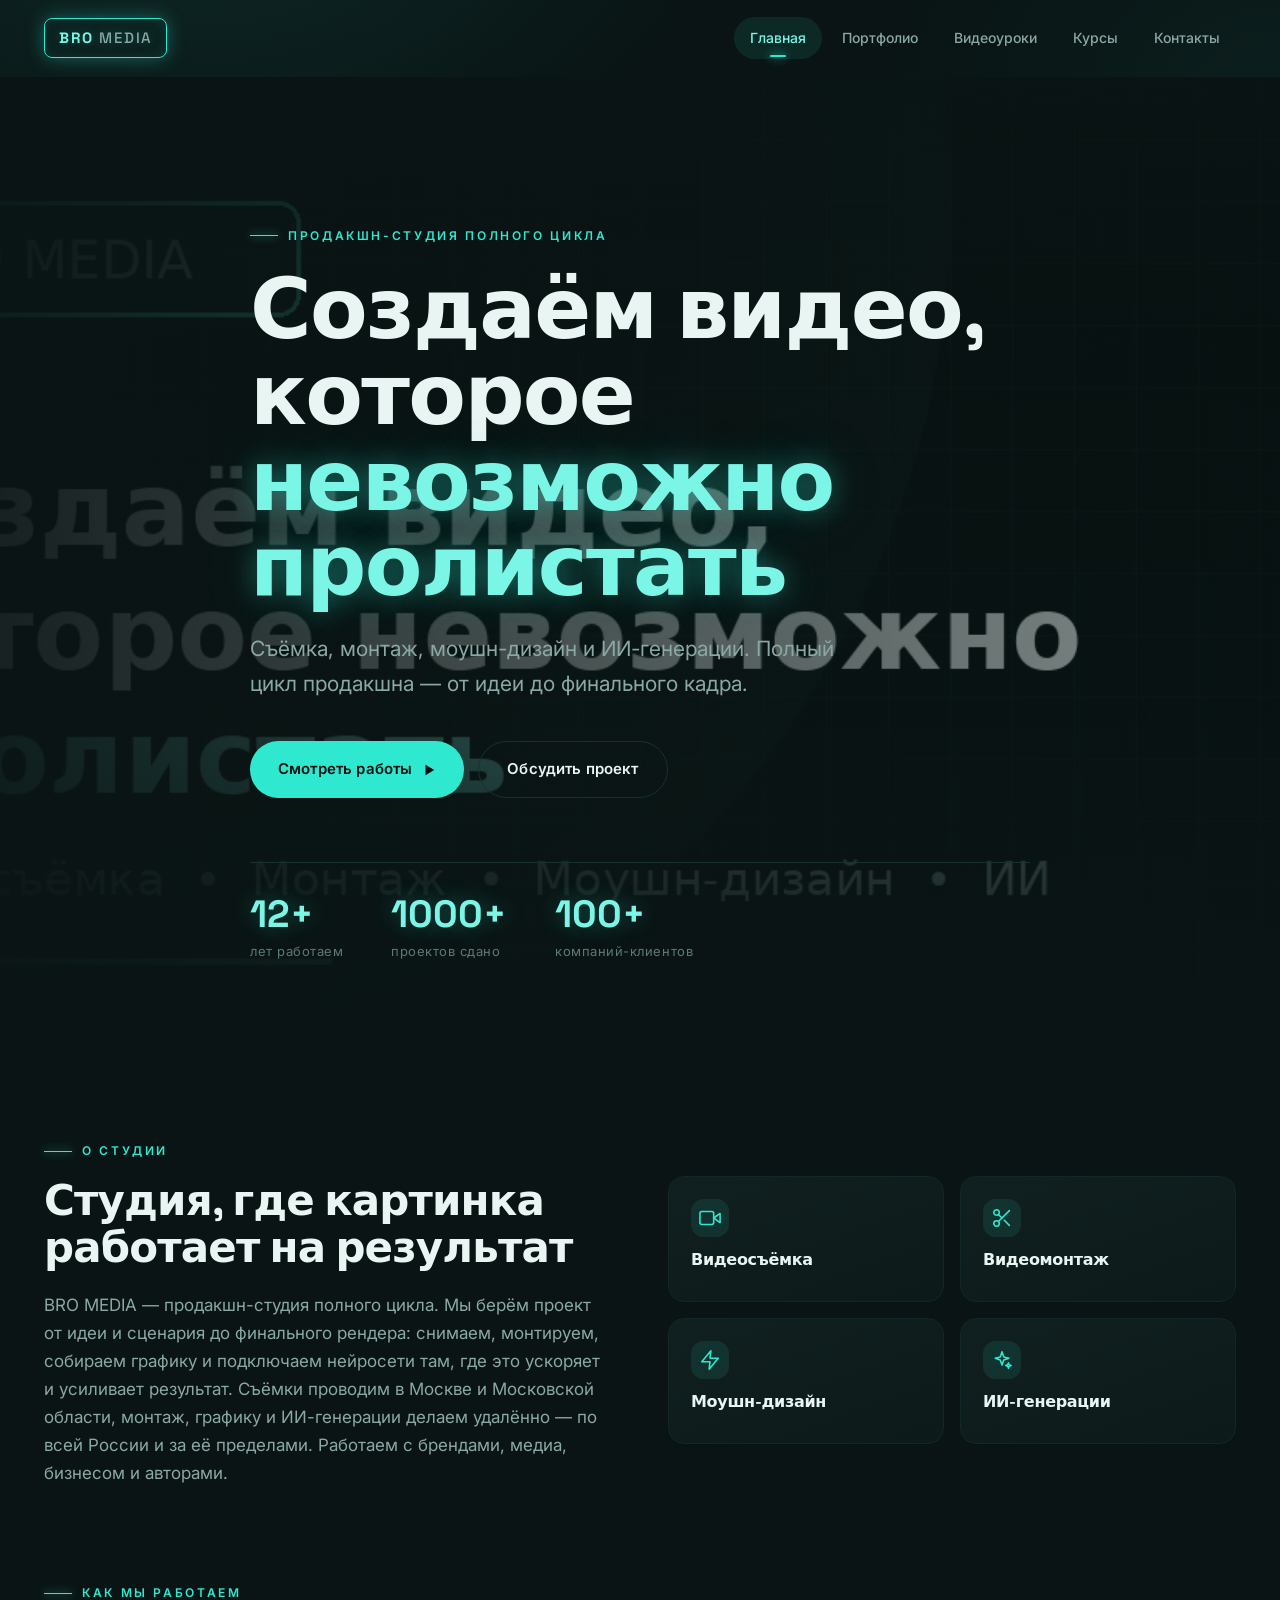
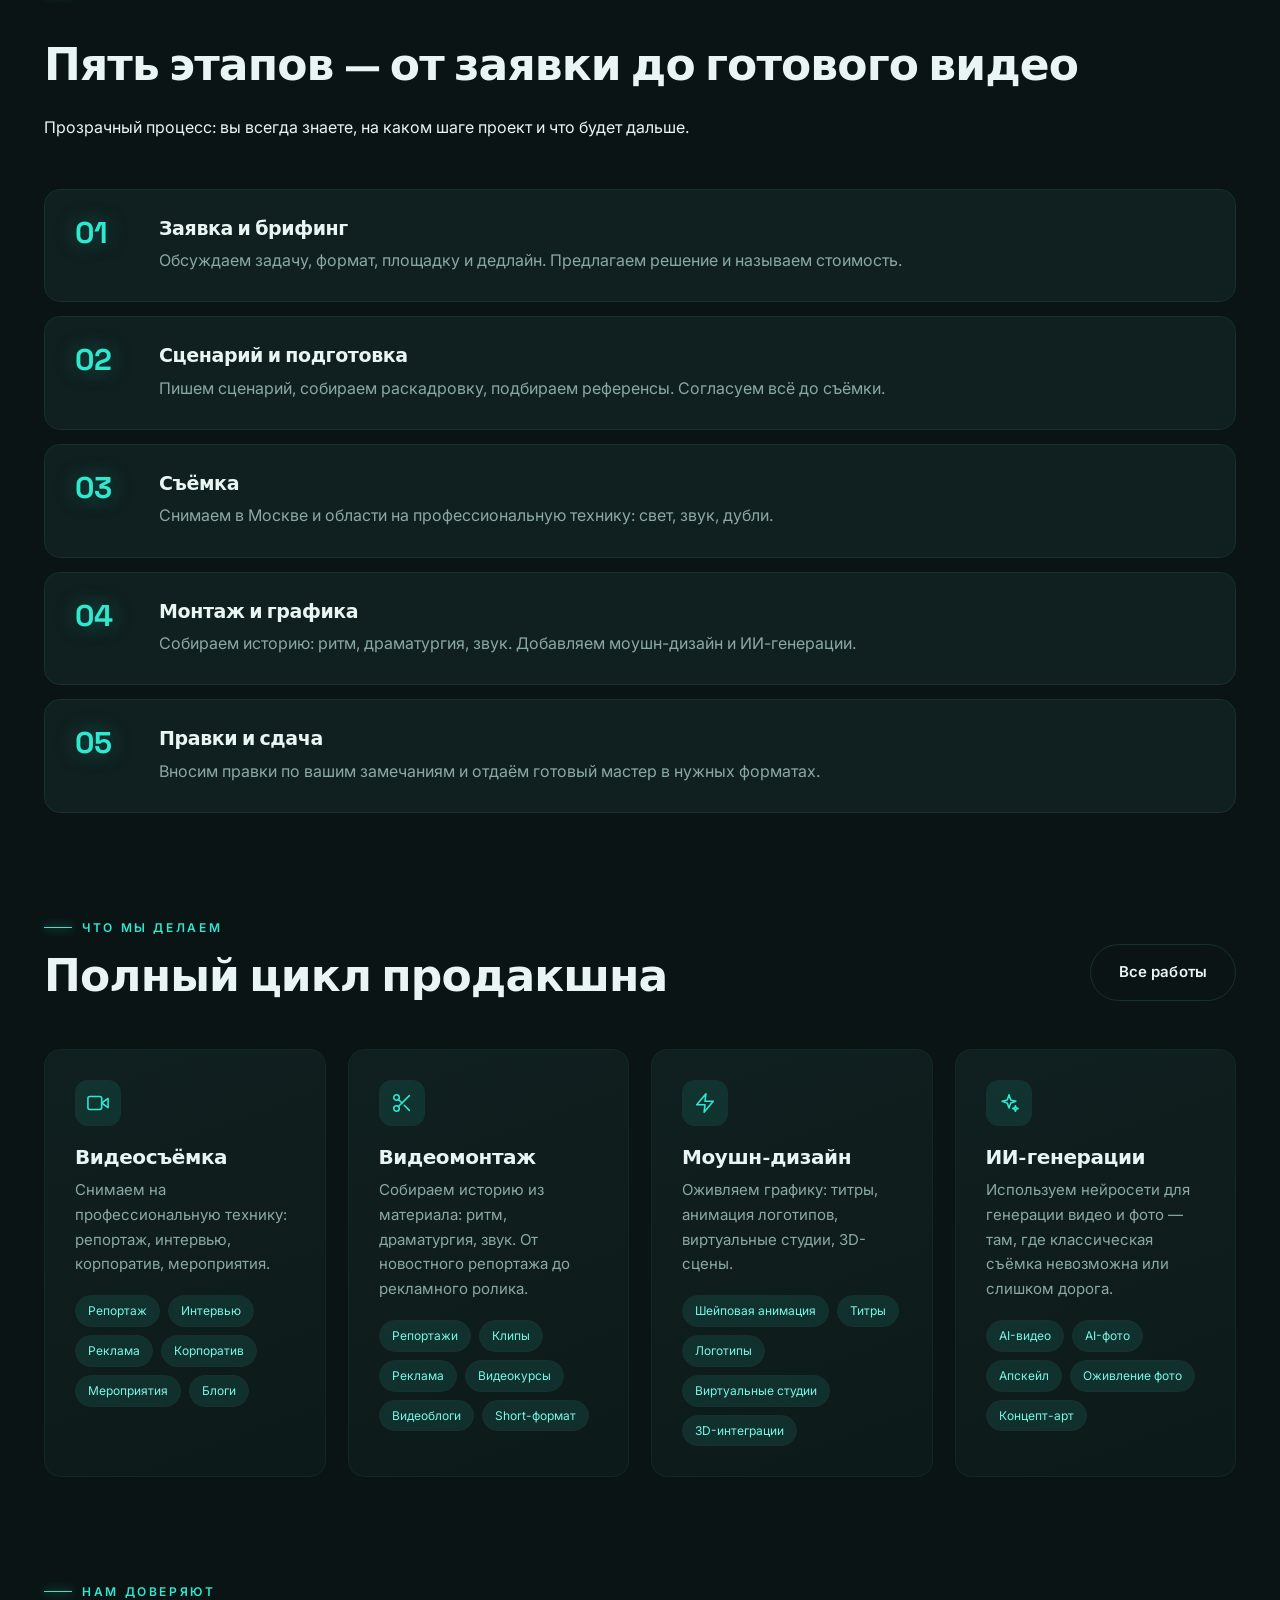
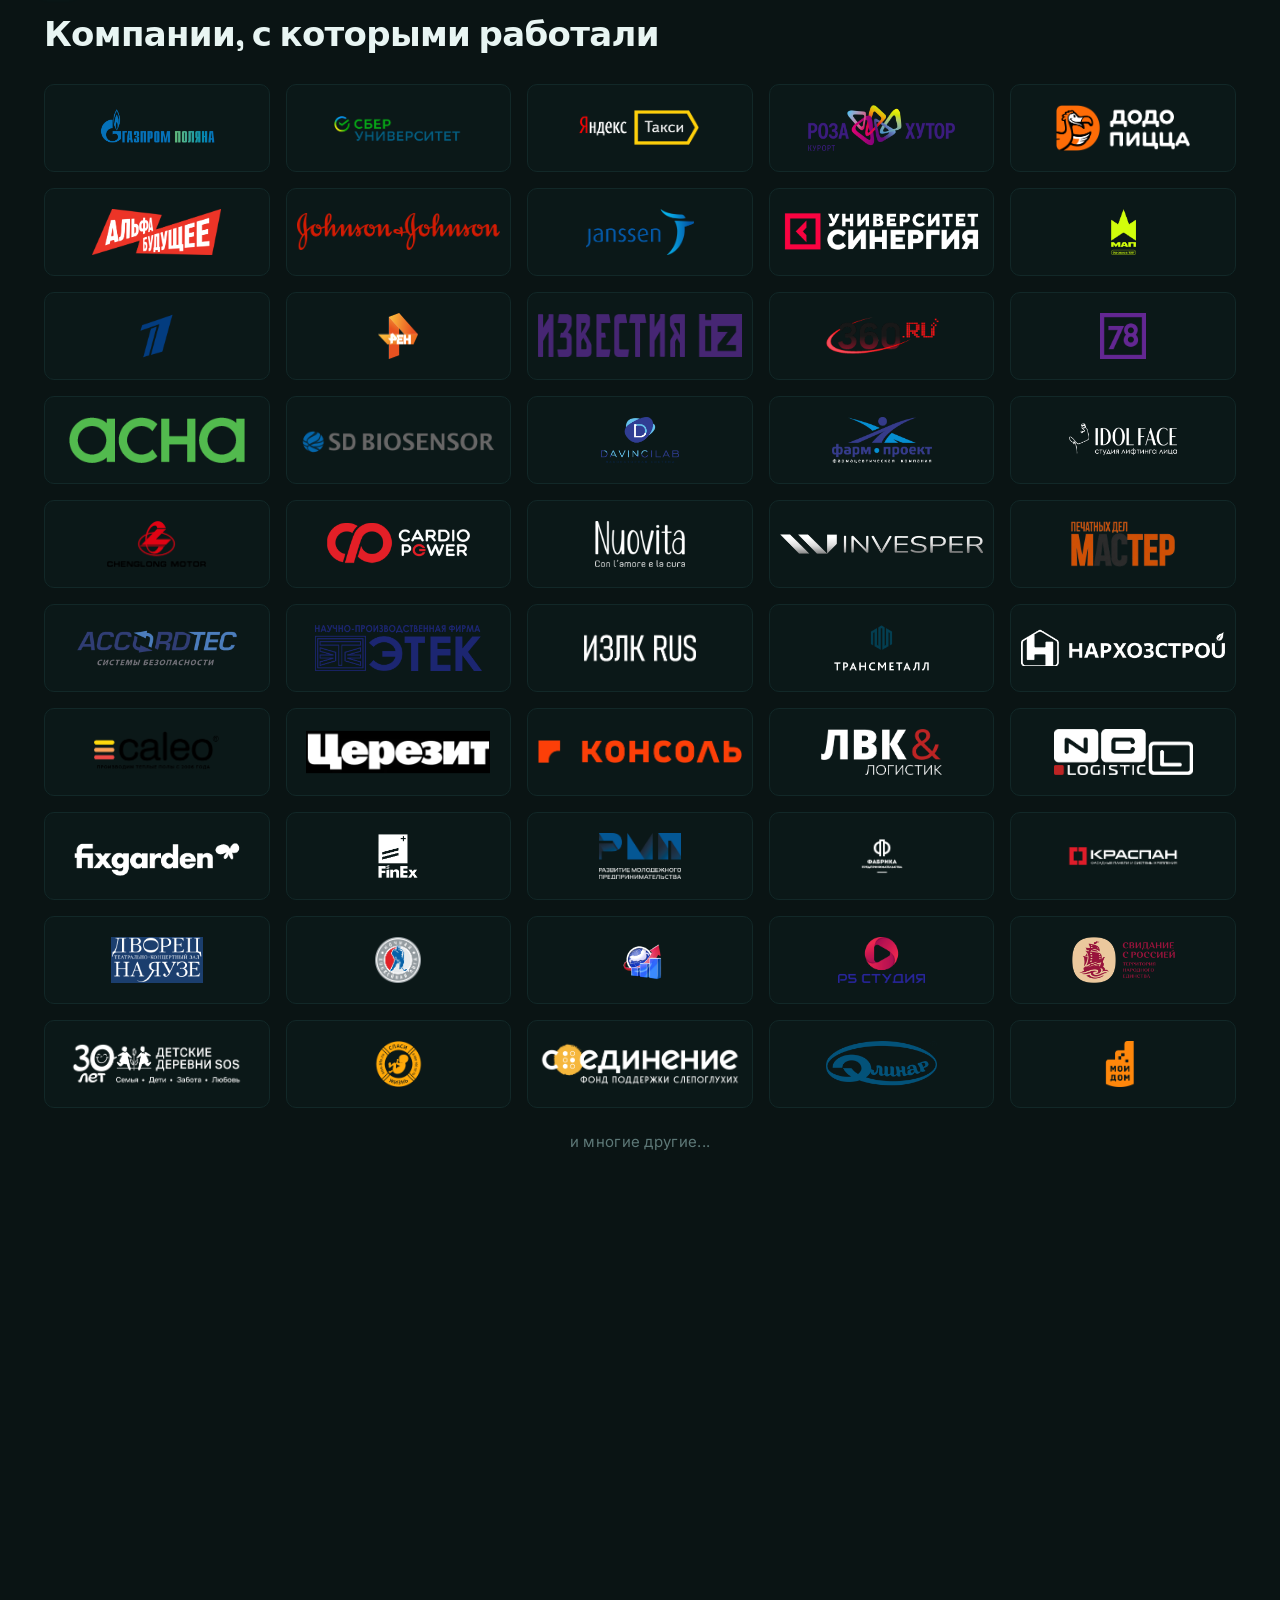
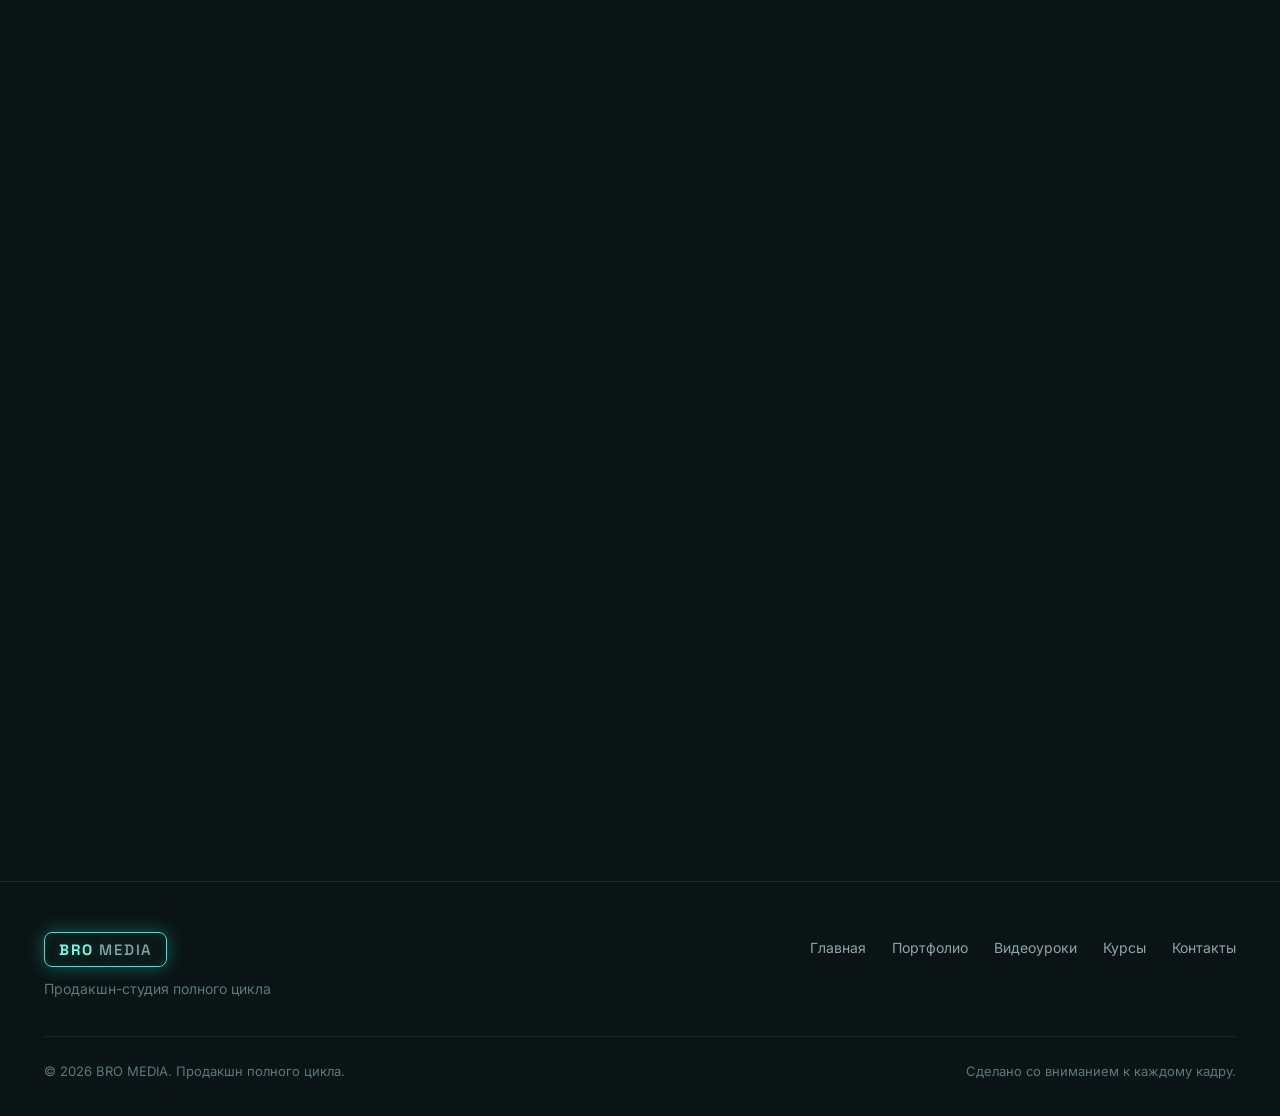
==== index.html @ bb023d09 "1938" ====
<!DOCTYPE html>
<html lang="ru">
<head>
<meta charset="UTF-8">
<meta name="viewport" content="width=device-width, initial-scale=1">
<title>BRO MEDIA — продакшн-студия полного цикла</title>
<meta name="description" content="BRO MEDIA — видеосъёмка, видеомонтаж, моушн-дизайн и ИИ-генерации. Продакшн полного цикла: от идеи до финального кадра.">
<link rel="canonical" href="https://bromedia.pro/">

<!-- favicon -->
<link rel="icon" href="favicon.ico" sizes="any">
<link rel="icon" type="image/png" href="assets/img/favicon-32.png" sizes="32x32">
<link rel="icon" type="image/png" href="assets/img/favicon-192.png" sizes="192x192">
<link rel="apple-touch-icon" href="assets/img/favicon-180.png">

<!-- превью для соцсетей и мессенджеров -->
<meta property="og:title" content="BRO MEDIA — продакшн-студия полного цикла">
<meta property="og:description" content="Видеосъёмка, монтаж, моушн-дизайн и ИИ-генерации. Полный цикл: от идеи до финального кадра.">
<meta property="og:type" content="website">
<meta property="og:url" content="https://bromedia.pro/">
<meta property="og:site_name" content="BRO MEDIA">
<meta property="og:image" content="https://bromedia.pro/assets/img/og-preview.jpg">
<meta property="og:image:width" content="1200">
<meta property="og:image:height" content="630">
<meta property="og:locale" content="ru_RU">
<meta name="twitter:card" content="summary_large_image">
<meta name="twitter:title" content="BRO MEDIA — продакшн-студия полного цикла">
<meta name="twitter:description" content="Видеосъёмка, монтаж, моушн-дизайн и ИИ-генерации.">
<meta name="twitter:image" content="https://bromedia.pro/assets/img/og-preview.jpg">
<meta name="theme-color" content="#0a1414">

<!-- облако с видео: прогреваем соединение, чтобы шапка стартовала быстрее -->
<link rel="preconnect" href="https://storage.yandexcloud.net">
<link rel="dns-prefetch" href="https://storage.yandexcloud.net">
<link rel="preconnect" href="https://fonts.googleapis.com">
<link rel="preconnect" href="https://fonts.gstatic.com" crossorigin>
<link href="https://fonts.googleapis.com/css2?family=Space+Grotesk:wght@500;600;700&family=Inter:wght@400;500;600&display=swap" rel="stylesheet">
<link rel="stylesheet" href="assets/css/style.css?v=8.9">
</head>
<body>

<header data-header></header>

<!-- ШАПКА С ВИДЕО -->
<section class="hero" data-hero></section>

<!-- О СТУДИИ -->
<section class="section" data-about style="padding-top:80px;"></section>

<!-- КАК МЫ РАБОТАЕМ -->
<section class="section" data-process style="padding-top:0;"></section>

<!-- УСЛУГИ -->
<section class="section" data-services style="padding-top:0;"></section>

<!-- КЛИЕНТЫ -->
<section class="section" data-clients style="padding-top:0;"></section>

<!-- ПОРТФОЛИО ПРЕВЬЮ -->
<section class="section" data-portfolio-preview style="padding-top:0;"></section>

<!-- CTA -->
<section class="section" style="padding-top:0;">
  <div class="wrap">
    <div class="card reveal" style="text-align:center;padding:60px 40px;">
      <span class="eyebrow" style="justify-content:center;">Есть проект?</span>
      <h2 style="font-size:clamp(26px,4vw,40px);margin:18px 0 16px;">Давай обсудим, как это сделать</h2>
      <p style="color:var(--text-dim);max-width:560px;margin:0 auto 30px;">
        Расскажи про задачу — предложим решение, сроки и стоимость.
      </p>
      <a class="btn btn-primary" href="contacts.html">Связаться с нами</a>
    </div>
  </div>
</section>

<footer data-footer></footer>

<script src="data.js?v=8.9"></script>
<script src="assets/js/main.js?v=8.9"></script>
</body>
</html>
---- assets/css/style.css ----
/* ============================================
   BRO MEDIA — базовая тема
   Палитра основана на фирменном бирюзовом неоне
   ============================================ */

:root {
  --bg:          #0a1414;
  --bg-2:        #0d1a1a;
  --bg-card:     #101f1f;
  --line:        #173030;
  --line-soft:   #122828;

  --neon:        #2ee8d0;
  --neon-bright: #7af5e6;
  --neon-dim:    #1fa898;
  --neon-glow:   rgba(46, 232, 208, 0.35);
  --neon-soft:   rgba(46, 232, 208, 0.10);

  --text:        #e8f5f3;
  --text-dim:    #8aa8a5;
  --text-mute:   #5d7877;

  --radius:      16px;
  --radius-sm:   10px;
  --maxw:        1240px;

  --font-head:   'Space Grotesk', 'Montserrat', system-ui, sans-serif;
  --font-body:   'Inter', system-ui, -apple-system, sans-serif;

  --ease:        cubic-bezier(.22,.61,.36,1);
}

* { box-sizing: border-box; margin: 0; padding: 0; }

html { scroll-behavior: smooth; }

body {
  background: var(--bg);
  color: var(--text);
  font-family: var(--font-body);
  font-size: 16px;
  line-height: 1.65;
  -webkit-font-smoothing: antialiased;
  overflow-x: hidden;
}

/* мягкое свечение фона */
body::before {
  content: "";
  position: fixed;
  inset: 0;
  background:
    radial-gradient(900px 500px at 15% -10%, rgba(46,232,208,.10), transparent 60%),
    radial-gradient(700px 500px at 100% 10%,  rgba(46,232,208,.05), transparent 60%);
  pointer-events: none;
  z-index: 0;
}

img, video { max-width: 100%; display: block; }
a { color: inherit; text-decoration: none; }
button { font-family: inherit; cursor: pointer; border: none; background: none; color: inherit; }

.wrap { width: 100%; max-width: var(--maxw); margin: 0 auto; padding: 0 24px; position: relative; z-index: 1; }

/* ---------- типографика ---------- */
h1, h2, h3, h4 { font-family: var(--font-head); font-weight: 700; line-height: 1.12; letter-spacing: -.02em; }

.eyebrow {
  display: inline-flex; align-items: center; gap: 10px;
  font-size: 12px; font-weight: 600; letter-spacing: .22em; text-transform: uppercase;
  color: var(--neon);
}
.eyebrow::before {
  content: ""; width: 28px; height: 1px; background: var(--neon); box-shadow: 0 0 10px var(--neon);
}

.section { padding: 96px 0; position: relative; z-index: 1; }
.section-head { display: flex; justify-content: space-between; align-items: flex-end; gap: 24px; margin-bottom: 48px; flex-wrap: wrap; }
.section-head h2 { font-size: clamp(28px, 4vw, 44px); margin-top: 14px; }

/* ---------- хедер ---------- */
.site-header {
  position: fixed; top: 0; left: 0; right: 0; z-index: 100;
  transition: background .35s var(--ease), backdrop-filter .35s var(--ease), border-color .35s var(--ease);
  border-bottom: 1px solid transparent;
}
.site-header.scrolled {
  background: rgba(10,20,20,.82);
  backdrop-filter: blur(14px);
  border-bottom-color: var(--line);
}
.nav { display: flex; align-items: center; justify-content: space-between; height: 76px; }

/* логотип */
.logo { display: flex; align-items: center; gap: 12px; }
.logo-mark {
  position: relative; padding: 7px 14px; border-radius: 8px;
  border: 1.5px solid var(--neon);
  box-shadow: 0 0 18px var(--neon-glow), inset 0 0 14px rgba(46,232,208,.12);
  font-family: var(--font-head); font-weight: 700; font-size: 15px;
  letter-spacing: .12em; color: var(--neon-bright);
  text-shadow: 0 0 12px var(--neon-glow);
  white-space: nowrap;
}
.logo-mark span { color: var(--text-dim); font-weight: 500; }

.nav-links { display: flex; gap: 4px; align-items: center; }
.nav-links a {
  position: relative; padding: 9px 16px; border-radius: 999px;
  font-size: 14px; font-weight: 500; color: var(--text-dim);
  transition: color .25s var(--ease), background .25s var(--ease);
}
.nav-links a:hover { color: var(--text); }
.nav-links a.active { color: var(--neon-bright); background: var(--neon-soft); }
.nav-links a.active::after {
  content: ""; position: absolute; left: 50%; transform: translateX(-50%);
  bottom: 2px; width: 16px; height: 2px; border-radius: 2px;
  background: var(--neon); box-shadow: 0 0 10px var(--neon);
}

.burger { display: none; flex-direction: column; gap: 5px; padding: 8px; }
.burger span { width: 22px; height: 2px; background: var(--text); border-radius: 2px; transition: .3s var(--ease); }

/* ---------- hero ---------- */
.hero { position: relative; min-height: 100vh; display: flex; align-items: center; overflow: hidden; }
.hero-video {
  position: absolute; inset: 0; width: 100%; height: 100%;
  object-fit: cover; z-index: 0;
}
/* ---------- ФОН-ЗАГЛУШКА (очень мелкая, еле заметная сетка) ---------- */
.bg-grid {
  position: absolute;
  inset: 0;
  z-index: 0;
  overflow: hidden;
  background: linear-gradient(115deg, #0a1414 0%, #0c1a1a 50%, #0a1414 100%);
}
.bg-grid::after {
  content: "";
  position: absolute;
  inset: 0;
  background-image:
    repeating-linear-gradient(0deg,  rgba(46,232,208,.05) 0 1px, transparent 1px 3px),
    repeating-linear-gradient(90deg, rgba(46,232,208,.035) 0 1px, transparent 1px 3px);
  animation: gridDrift 22s linear infinite;
}
@keyframes gridDrift {
  to { background-position: 60px 60px, 60px 60px; }
}

/* на внутренних страницах сетка висит только вверху — высотой в экран */
body > .bg-grid {
  position: absolute;
  top: 0;
  left: 0;
  right: 0;
  height: 100vh;
  z-index: 0;
  /* плавное затухание к низу, чтобы переход в фон был незаметен */
  -webkit-mask-image: linear-gradient(180deg, #000 0%, #000 62%, transparent 100%);
          mask-image: linear-gradient(180deg, #000 0%, #000 62%, transparent 100%);
}

/* в шапке главной — только за контентом */
.hero .bg-grid {
  position: absolute;
  z-index: 0;
}

/* контент всегда поверх фона */
.site-header, .site-footer, .section, .hero-inner, .hero-overlay {
  position: relative;
  z-index: 1;
}
.hero-overlay { z-index: 1; }
.hero-inner   { z-index: 2; }
.site-header  { z-index: 100; }


.hero-overlay {
  position: absolute; inset: 0; z-index: 1;
  background:
    linear-gradient(90deg, rgba(10,20,20,.94) 0%, rgba(10,20,20,.72) 45%, rgba(10,20,20,.45) 100%),
    linear-gradient(180deg, rgba(10,20,20,.75) 0%, transparent 30%, transparent 62%, var(--bg) 100%);
}

.hero-inner { position: relative; z-index: 2; padding: 140px 24px 90px; max-width: calc(780px + 48px); }
.hero h1 {
  font-size: clamp(40px, 7vw, 84px);
  line-height: 1.02; margin: 22px 0 8px;
}
.hero h1 .glow {
  color: var(--neon-bright);
  text-shadow: 0 0 26px var(--neon-glow), 0 0 60px rgba(46,232,208,.18);
}
.hero-sub { font-size: clamp(17px, 2vw, 21px); color: var(--text-dim); max-width: 620px; margin-top: 22px; }

.hero-cta { display: flex; gap: 14px; margin-top: 40px; flex-wrap: wrap; }

.btn {
  display: inline-flex; align-items: center; gap: 10px;
  padding: 15px 28px; border-radius: 999px;
  font-size: 15px; font-weight: 600; letter-spacing: .01em;
  transition: transform .25s var(--ease), box-shadow .25s var(--ease), background .25s var(--ease), color .25s var(--ease);
}
.btn-primary {
  background: var(--neon); color: #04100f;
  box-shadow: 0 0 0 rgba(46,232,208,0);
}
.btn-primary:hover { transform: translateY(-3px); box-shadow: 0 12px 34px var(--neon-glow); }
.btn-ghost {
  border: 1.5px solid var(--line); color: var(--text);
}
.btn-ghost:hover { border-color: var(--neon); color: var(--neon-bright); transform: translateY(-3px); }

.hero-stats {
  display: flex; gap: 48px; margin-top: 64px; flex-wrap: wrap;
  border-top: 1px solid var(--line); padding-top: 32px;
}
.hero-stats .num {
  font-family: var(--font-head); font-size: 38px; font-weight: 700; color: var(--neon-bright);
  text-shadow: 0 0 22px var(--neon-glow); line-height: 1;
}
.hero-stats .lbl { font-size: 13px; color: var(--text-mute); margin-top: 8px; letter-spacing: .04em; }

/* ---------- сетки ---------- */
.grid { display: grid; gap: 22px; }
.grid-2 { grid-template-columns: repeat(2, 1fr); }
.grid-3 { grid-template-columns: repeat(3, 1fr); }
.grid-4 { grid-template-columns: repeat(4, 1fr); }

/* ---------- карточки ---------- */
.card {
  background: linear-gradient(160deg, var(--bg-card) 0%, var(--bg-2) 100%);
  border: 1px solid var(--line-soft);
  border-radius: var(--radius);
  padding: 30px;
  transition: transform .35s var(--ease), border-color .35s var(--ease), box-shadow .35s var(--ease);
  position: relative; overflow: hidden;
}
.card::after {
  content: ""; position: absolute; top: 0; left: 0; right: 0; height: 1px;
  background: linear-gradient(90deg, transparent, var(--neon), transparent);
  opacity: 0; transition: opacity .35s var(--ease);
}
.card:hover { transform: translateY(-6px); border-color: var(--line); box-shadow: 0 20px 50px rgba(0,0,0,.45); }
.card:hover::after { opacity: 1; }

.card-icon {
  width: 46px; height: 46px; border-radius: 12px; display: grid; place-items: center;
  background: var(--neon-soft); border: 1px solid var(--line);
  color: var(--neon); margin-bottom: 20px;
}
.card h3 { font-size: 20px; margin-bottom: 10px; }
.card p { color: var(--text-dim); font-size: 15px; }

/* услуги — 4 направления */
.service-card .tags { display: flex; flex-wrap: wrap; gap: 8px; margin-top: 18px; }
.tag {
  font-size: 12px; padding: 5px 12px; border-radius: 999px;
  background: var(--neon-soft); color: var(--neon-bright); border: 1px solid var(--line);
}

/* ---------- логотипы клиентов ---------- */
.clients {
  display: grid;
  grid-template-columns: repeat(5, minmax(0, 1fr));
  gap: 16px;
  width: 100%;
  align-items: stretch;
}

/* карточка: ФИКСИРОВАННАЯ высота, лого не может её изменить */
.client-slot {
  box-sizing: border-box;
  height: 88px;
  padding: 10px;
  border-radius: var(--radius-sm);
  border: 1px solid var(--line-soft);
  display: flex;
  align-items: center;
  justify-content: center;
  background: rgba(16,31,31,.42);
  overflow: hidden;
  transition: border-color .3s var(--ease);
}
.client-slot:hover { border-color: var(--neon-dim); }

/* лого: жёсткий бокс. !important — чтобы перебить глобальное img{max-width:100%} */
.client-slot img.client-logo {
  display: block;
  max-width: 100% !important;
  max-height: 46px !important;
  width: auto !important;
  height: auto !important;
  object-fit: contain;
  filter: saturate(.95) brightness(1.02);
  transition: transform .3s var(--ease), filter .3s var(--ease);
}
.client-slot:hover img.client-logo {
  transform: scale(1.05);
  filter: saturate(1.1) brightness(1.06);
}

/* ---------- портфолио ---------- */
.filters { display: flex; gap: 10px; flex-wrap: wrap; margin-bottom: 36px; }
.filter-btn {
  padding: 10px 20px; border-radius: 999px; font-size: 14px; font-weight: 500;
  border: 1px solid var(--line); color: var(--text-dim);
  transition: .25s var(--ease);
}
.filter-btn:hover { color: var(--text); border-color: var(--neon-dim); }
.filter-btn.active { background: var(--neon); color: #04100f; border-color: var(--neon); font-weight: 600; }

.work-grid { display: grid; grid-template-columns: repeat(3, 1fr); gap: 20px; }
.work {
  border-radius: var(--radius); overflow: hidden; position: relative;
  border: 1px solid var(--line-soft); background: var(--bg-card);
  aspect-ratio: 16/10; cursor: pointer;
  transition: transform .35s var(--ease), border-color .35s var(--ease);
}
.work:hover { transform: translateY(-5px); border-color: var(--neon-dim); }
.work-thumb {
  position: absolute; inset: 0; display: grid; place-items: center;
  background: linear-gradient(140deg, #0e2020, #0a1818);
  color: var(--text-mute); font-size: 12px; letter-spacing: .14em; text-transform: uppercase;
}
.work-thumb::before {
  content: ""; position: absolute; inset: 0;
  background: repeating-linear-gradient(45deg, rgba(46,232,208,.04) 0 12px, transparent 12px 24px);
}
.work-meta {
  position: absolute; inset: auto 0 0 0; padding: 22px;
  background: linear-gradient(0deg, rgba(10,20,20,.96) 20%, transparent);
}
.work-meta .cat { font-size: 11px; letter-spacing: .16em; text-transform: uppercase; color: var(--neon); }
.work-meta h4 { font-size: 17px; margin-top: 6px; }
.play-badge {
  position: absolute; top: 18px; right: 18px;
  width: 44px; height: 44px; border-radius: 50%;
  border: 1.5px solid var(--neon); display: grid; place-items: center;
  color: var(--neon); background: rgba(10,20,20,.55); backdrop-filter: blur(6px);
  transition: transform .3s var(--ease), box-shadow .3s var(--ease);
}
.work:hover .play-badge { transform: scale(1.12); box-shadow: 0 0 20px var(--neon-glow); }

.empty-note {
  grid-column: 1/-1; padding: 46px; text-align: center; border: 1px dashed var(--line);
  border-radius: var(--radius); color: var(--text-mute); font-size: 14px;
}

/* секции портфолио по направлениям */
.dir-block { margin-bottom: 72px; }
.dir-block:last-child { margin-bottom: 0; }
.dir-title { display: flex; align-items: center; gap: 14px; margin-bottom: 26px; }
.dir-title .dot { width: 8px; height: 8px; border-radius: 50%; background: var(--neon); box-shadow: 0 0 14px var(--neon); }
.dir-title h3 { font-size: clamp(22px, 3vw, 30px); }
.dir-title .count { color: var(--text-mute); font-size: 14px; margin-left: auto; }

/* ---------- соцсети ---------- */
.social-grid { display: grid; grid-template-columns: repeat(3, 1fr); gap: 14px; }
.social-link {
  display: flex; align-items: center; gap: 14px; padding: 18px 22px;
  border-radius: var(--radius-sm); border: 1px solid var(--line-soft);
  background: var(--bg-card); transition: .3s var(--ease);
}
.social-link:hover { border-color: var(--neon-dim); transform: translateX(5px); }
.social-link .ico {
  width: 40px; height: 40px; border-radius: 10px; display: grid; place-items: center;
  background: var(--neon-soft); color: var(--neon); flex-shrink: 0;
}
.social-link .name { font-weight: 600; font-size: 15px; }
.social-link .desc { font-size: 12px; color: var(--text-mute); }

/* ---------- курсы ---------- */
.course {
  border-radius: var(--radius); overflow: hidden;
  border: 1px solid var(--line-soft); background: var(--bg-card);
  display: flex; flex-direction: column;
  transition: transform .35s var(--ease), border-color .35s var(--ease);
}
.course:hover { transform: translateY(-6px); border-color: var(--line); }
.course-cover {
  aspect-ratio: 16/9; position: relative; display: grid; place-items: center;
  background: linear-gradient(140deg, #0e2020, #091414);
  border-bottom: 1px solid var(--line-soft);
}
.course-cover::before {
  content: ""; position: absolute; inset: 0;
  background: repeating-linear-gradient(0deg, rgba(46,232,208,.05) 0 1px, transparent 1px 3px);
}
.course-cover .badge {
  position: relative; z-index: 1; text-align: center; padding: 0 20px;
}
.course-cover .badge .t {
  font-family: var(--font-head); font-size: 13px; letter-spacing: .18em;
  text-transform: uppercase; color: var(--neon); text-shadow: 0 0 16px var(--neon-glow);
}
.course-cover .badge .s { font-size: 11px; color: var(--text-mute); margin-top: 6px; letter-spacing: .06em; }
.course-body { padding: 24px; display: flex; flex-direction: column; flex: 1; }
.course-body h4 { font-size: 18px; margin-bottom: 10px; }
.course-body p { font-size: 14px; color: var(--text-dim); flex: 1; }
.course-foot { margin-top: 22px; }
.btn-disabled {
  width: 100%; justify-content: center; padding: 13px;
  border-radius: 999px; border: 1.5px dashed var(--line);
  color: var(--text-mute); font-size: 14px; font-weight: 600;
  cursor: not-allowed;
}

.support-note {
  margin-top: 56px; padding: 32px; border-radius: var(--radius);
  border: 1px solid var(--line); background: linear-gradient(160deg, var(--bg-card), var(--bg-2));
  text-align: center;
}
.support-note .levels { display: flex; justify-content: center; gap: 14px; margin-top: 20px; flex-wrap: wrap; }
.level-pill {
  padding: 8px 18px; border-radius: 999px; font-size: 13px;
  border: 1px solid var(--line); color: var(--text-dim);
}
.level-pill.lux { border-color: var(--neon); color: var(--neon-bright); box-shadow: 0 0 18px rgba(46,232,208,.2); }

/* ---------- контакты ---------- */
.contact-card {
  padding: 40px; border-radius: var(--radius);
  border: 1px solid var(--line); background: linear-gradient(160deg, var(--bg-card), var(--bg-2));
}
.contact-row {
  display: flex; align-items: center; gap: 18px; padding: 22px 0;
  border-bottom: 1px solid var(--line-soft);
}
.contact-row:last-child { border-bottom: none; }
.contact-row .ico {
  width: 48px; height: 48px; border-radius: 12px; display: grid; place-items: center;
  background: var(--neon-soft); color: var(--neon);
}
.contact-row .label { font-size: 12px; letter-spacing: .14em; text-transform: uppercase; color: var(--text-mute); }
.contact-row .value { font-family: var(--font-head); font-size: 19px; color: var(--text); margin-top: 3px; }
.contact-row:hover .value { color: var(--neon-bright); }

/* ---------- футер ---------- */
.site-footer {
  border-top: 1px solid var(--line); padding: 54px 0 34px; margin-top: 60px;
  position: relative; z-index: 1;
}
.footer-grid { display: flex; justify-content: space-between; gap: 40px; flex-wrap: wrap; }
.footer-nav { display: flex; gap: 26px; flex-wrap: wrap; }
.footer-nav a { font-size: 14px; color: var(--text-dim); transition: color .25s var(--ease); }
.footer-nav a:hover { color: var(--neon); }
.footer-bottom {
  margin-top: 36px; padding-top: 24px; border-top: 1px solid var(--line-soft);
  display: flex; justify-content: space-between; gap: 16px; flex-wrap: wrap;
  font-size: 13px; color: var(--text-mute);
}

/* ---------- анимация появления ---------- */
.reveal { opacity: 0; transform: translateY(28px); transition: opacity .7s var(--ease), transform .7s var(--ease); }
.reveal.in { opacity: 1; transform: none; }

/* ---------- «Как мы работаем» ---------- */
.process-list {
  display: flex;
  flex-direction: column;
  gap: 14px;
  margin-top: 46px;
}
.process-item {
  display: flex;
  gap: 26px;
  align-items: flex-start;
  padding: 28px 30px;
  background: var(--bg-card);
  border: 1px solid var(--line);
  border-radius: var(--radius);
  transition: border-color .35s var(--ease), transform .35s var(--ease);
}
.process-item:hover {
  border-color: var(--neon);
  transform: translateX(6px);
}
.process-num {
  flex: none;
  font-family: var(--font-head);
  font-weight: 700;
  font-size: 30px;
  line-height: 1;
  color: var(--neon);
  text-shadow: 0 0 22px var(--neon-glow);
  min-width: 58px;
}
.process-body h3 {
  font-size: 19px;
  margin-bottom: 8px;
}
.process-body p {
  color: var(--text-dim);
  font-size: 16px;
  margin: 0;
}
@media (max-width: 780px) {
  .process-item { gap: 18px; padding: 22px; }
  .process-num { font-size: 24px; min-width: 44px; }
}

/* ---------- сетка-заглушка: мелкая, мерцает ---------- */
.grid-backdrop {
  position: absolute;
  inset: 0;
  z-index: 0;
  pointer-events: none;
  color: var(--neon);
  animation: gridFlicker 5s ease-in-out infinite;
}
.grid-backdrop svg { width: 100%; height: 100%; display: block; }

/* страницы, где сетка лежит фоном всей страницы */
body > .grid-backdrop {
  position: fixed;
}
/* на главной сетка — внутри шапки */
.hero .grid-backdrop { position: absolute; }

@keyframes gridFlicker {
  0%   { opacity: .05; }
  15%  { opacity: .10; }
  30%  { opacity: .055; }
  45%  { opacity: .115; }
  60%  { opacity: .05; }
  75%  { opacity: .095; }
  100% { opacity: .05; }
}

@media (prefers-reduced-motion: reduce) {
  .grid-backdrop { animation: none; opacity: .06; }
}

/* ---------- адаптив ---------- */
.process-list {
  display: flex;
  flex-direction: column;
  gap: 14px;
  margin-top: 46px;
}
.process-item {
  display: flex;
  gap: 26px;
  align-items: flex-start;
  padding: 28px 30px;
  background: var(--bg-card);
  border: 1px solid var(--line);
  border-radius: var(--radius);
  transition: border-color .35s var(--ease), transform .35s var(--ease);
}
.process-item:hover {
  border-color: var(--neon);
  transform: translateX(6px);
}
.process-num {
  flex: none;
  font-family: var(--font-head);
  font-weight: 700;
  font-size: 30px;
  line-height: 1;
  color: var(--neon);
  text-shadow: 0 0 22px var(--neon-glow);
  min-width: 58px;
}
.process-body h3 {
  font-size: 19px;
  margin-bottom: 8px;
}
.process-body p {
  color: var(--text-dim);
  font-size: 16px;
  margin: 0;
}
@media (max-width: 780px) {
  .process-item { gap: 18px; padding: 22px; }
  .process-num { font-size: 24px; min-width: 44px; }
}

/* ---------- адаптив ---------- */
@media (max-width: 1024px) {
  .grid-4 { grid-template-columns: repeat(2, 1fr); }
  .grid-3 { grid-template-columns: repeat(2, 1fr); }
  .work-grid { grid-template-columns: repeat(2, 1fr); }
  .social-grid { grid-template-columns: repeat(2, 1fr); }
}

@media (max-width: 780px) {
  .section { padding: 64px 0; }
  .nav-links {
    position: fixed; inset: 0 0 auto 0; top: 76px;
    flex-direction: column; align-items: stretch; gap: 0;
    background: rgba(10,20,20,.98); backdrop-filter: blur(16px);
    padding: 18px 24px 30px; border-bottom: 1px solid var(--line);
    transform: translateY(-120%); transition: transform .4s var(--ease);
  }
  .nav-links.open { transform: none; }
  .nav-links a { padding: 15px 6px; border-radius: 0; font-size: 17px; }
  .nav-links a.active { background: none; }
  .nav-links a.active::after { left: 6px; transform: none; bottom: 8px; }
  .burger { display: flex; }
  .hero-stats { gap: 30px; }
  .hero-stats .num { font-size: 30px; }
  .grid-2, .grid-3, .grid-4, .work-grid, .social-grid { grid-template-columns: 1fr; }
  .contact-card { padding: 26px; }
  .support-note { padding: 24px; }
}




/* Responsive client grid */

/* ============================================================
   АДАПТИВ БЛОКА КЛИЕНТОВ
   ============================================================ */

.clients-viewport { position: relative; }
.clients-nav { display: none; }

/* подпись под плитками логотипов */
.clients-note {
  margin: 22px 0 0;
  text-align: center;
  font-size: 15px;
  letter-spacing: .02em;
  color: var(--text-mute);
}

/* планшет */
@media (max-width: 1200px) {
  .clients { grid-template-columns: repeat(4, minmax(0, 1fr)); }
}
@media (max-width: 900px) {
  .clients { grid-template-columns: repeat(3, minmax(0, 1fr)); }
}

/* телефон: 3 колонки x 2 ряда = 6 в кадре, остальное листается стрелками */
@media (max-width: 640px) {

  /* лента: контейнер со скроллом по горизонтали */
  .clients {
    display: flex;
    flex-wrap: wrap;
    flex-direction: column;
    align-content: flex-start;
    height: 210px;                     /* 3 ряда по 68px + отступы */
    gap: 8px;
    overflow-x: auto;
    overflow-y: hidden;
    scroll-behavior: smooth;
    scroll-snap-type: x mandatory;
    -webkit-overflow-scrolling: touch;
    padding: 0 0 8px;
  }
  .clients::-webkit-scrollbar { height: 0; }

  /* каждая карточка — фиксированная ширина, 3 в столбик по высоте */
  .client-slot {
    flex: 0 0 auto;
    width: calc((100vw - 44px - 16px) / 2);   /* 2 колонки в кадре */
    height: 62px;
    padding: 6px;
    scroll-snap-align: start;
  }
  .client-slot img.client-logo { max-height: 32px !important; }

  /* кнопки листания */
  .clients-nav {
    display: flex;
    gap: 14px;
    justify-content: center;
    margin-top: 18px;
  }
  .clients-nav button {
    width: 48px;
    height: 48px;
    border-radius: 999px;
    border: 1px solid var(--line);
    color: var(--neon-bright);
    display: grid;
    place-items: center;
    background: rgba(16,31,31,.7);
    transition: .25s var(--ease);
  }
  .clients-nav button svg { display: block; }
  .clients-nav button:hover:not(:disabled) { border-color: var(--neon); }
  .clients-nav button:active { transform: scale(.94); }
  .clients-nav button:disabled { opacity: .28; cursor: default; }
}

@media (max-width: 400px) {
  .clients { height: 198px; }
  .client-slot { width: calc((100vw - 44px - 16px) / 2); height: 58px; }
  .client-slot img.client-logo { max-height: 28px !important; }
  .clients-nav button { width: 44px; height: 44px; }
}
}

/* ============================================================
   ОТСТУПЫ КОНТЕНТА ОТ КРАЁВ ЭКРАНА
   База: .hero-inner имеет padding: 140px 24px 90px (см. выше)
   ============================================================ */

@media (max-width: 900px) {
  .wrap,
  .hero-inner {
    padding-left: 22px !important;
    padding-right: 22px !important;
  }
}

@media (max-width: 640px) {
  .wrap,
  .hero-inner {
    padding-left: 20px !important;
    padding-right: 20px !important;
    box-sizing: border-box;
    max-width: 100%;
  }
  /* hero: текст не уезжает, заголовок переносится */
  .hero-inner { padding-top: 120px !important; padding-bottom: 70px !important; }
  .hero h1 {
    font-size: clamp(30px, 8.6vw, 44px) !important;
    line-height: 1.08 !important;
    overflow-wrap: break-word;
    word-break: break-word;
  }
  .hero-sub {
    font-size: 16px !important;
    max-width: 100% !important;
    margin-top: 18px !important;
  }
  .eyebrow { font-size: 11px !important; letter-spacing: .17em !important; }
  .hero-cta { gap: 12px !important; margin-top: 30px !important; }
  .hero-cta .btn { padding: 13px 22px !important; font-size: 14px !important; }
  .hero-stats {
    gap: 26px 34px !important;
    margin-top: 44px !important;
    padding-top: 26px !important;
  }
  .hero-stats .num { font-size: 26px !important; }
  .hero-stats .lbl { font-size: 12px !important; }
}

@media (max-width: 400px) {
  .wrap,
  .hero-inner { padding-left: 16px !important; padding-right: 16px !important; }
  .hero h1 { font-size: clamp(26px, 8vw, 36px) !important; }
  .hero-stats { gap: 20px 26px !important; }
}

/* ============================================================
   МОДАЛЬНОЕ ОКНО ДЛЯ ВИДЕО (Yandex Disk)
   ============================================================ */

.video-modal {
  position: fixed; inset: 0; z-index: 300;
  opacity: 0; pointer-events: none;
  transition: opacity .3s var(--ease);
  display: flex; align-items: center; justify-content: center;
  padding: 32px;
}
.video-modal.open { opacity: 1; pointer-events: auto; }

.video-modal-overlay {
  position: absolute; inset: 0;
  background: rgba(6, 14, 14, .93);
  backdrop-filter: blur(10px);
}

.video-modal-box {
  position: relative; z-index: 2;
  width: 100%; max-width: 1080px;
  background: var(--bg-card);
  border: 1px solid var(--line);
  border-radius: var(--radius);
  overflow: hidden;
  box-shadow: 0 30px 80px rgba(0,0,0,.7);
  transform: translateY(14px) scale(.98);
  transition: transform .35s var(--ease);
}
.video-modal.open .video-modal-box { transform: none; }

.video-modal-frame {
  position: relative; width: 100%; padding-bottom: 56.25%;
  background: #000;
}
.video-modal-frame iframe {
  position: absolute; inset: 0;
  width: 100%; height: 100%; border: none;
}

.video-modal-info {
  padding: 20px 24px 24px;
  border-top: 1px solid var(--line-soft);
}
.video-modal-info h3 {
  font-size: 20px; margin-bottom: 8px;
  color: var(--neon-bright);
}
.video-modal-info p {
  color: var(--text-dim); font-size: 15px; line-height: 1.55;
}
.video-modal-info .vm-cat {
  display: inline-block; margin-bottom: 10px;
  font-size: 11px; letter-spacing: .12em; text-transform: uppercase;
  color: var(--neon); opacity: .85;
}

.video-modal-close {
  position: absolute; top: 14px; right: 14px; z-index: 5;
  width: 42px; height: 42px; border-radius: 50%;
  display: grid; place-items: center;
  background: rgba(10,20,20,.75); color: var(--text);
  border: 1px solid var(--line);
  font-size: 24px; line-height: 1;
  transition: .25s var(--ease);
}
.video-modal-close:hover {
  background: var(--neon); color: #04100f; border-color: var(--neon);
}

@media (max-width: 700px) {
  .video-modal { padding: 14px; }
  .video-modal-close { top: 8px; right: 8px; width: 38px; height: 38px; }
  .video-modal-info { padding: 16px 18px 20px; }
  .video-modal-info h3 { font-size: 17px; }
  .video-modal-info p { font-size: 14px; }
}

/* ============================================================
   ВНЕШНЕЕ ВИДЕО (когда встроить нельзя — Яндекс.Диск)
   ============================================================ */

.video-ext-block {
  position: absolute; inset: 0;
  display: flex; flex-direction: column;
  align-items: center; justify-content: center;
  gap: 18px; padding: 32px; text-align: center;
  background: linear-gradient(160deg, #101f1f, #0d1a1a);
}
.video-ext-icon {
  width: 64px; height: 64px; border-radius: 50%;
  display: grid; place-items: center;
  background: var(--neon); color: #04100f;
  box-shadow: 0 0 24px var(--neon-glow);
}
.video-ext-block p {
  color: var(--text-dim); font-size: 15px; line-height: 1.6; margin: 0;
}
.video-modal-external { margin-top: 4px; }

@media (max-width: 700px) {
  .video-ext-block { padding: 22px; gap: 14px; }
  .video-ext-icon { width: 54px; height: 54px; }
  .video-ext-block p { font-size: 14px; }
}

/* ============================================================
   РАБОТЫ НА МОБИЛЬНЫХ
   Сетка 2x2 = 4 работы в кадре; вправо уходит следующая четвёрка.
   Чистый CSS Grid + scroll-snap, без расчётов в JS.
   ============================================================ */

.works-viewport { position: relative; }
.works-nav { display: none; }

@media (max-width: 780px) {

  /* прокручивается сам блок, а не внутренняя сетка */
  .works-viewport {
    overflow-x: auto;
    overflow-y: hidden;
    scroll-behavior: smooth;
    scroll-snap-type: x mandatory;
    -webkit-overflow-scrolling: touch;
    scrollbar-width: none;
  }
  .works-viewport::-webkit-scrollbar { height: 0; }

  /* сетка: строит колонки по пол-экрана, ровно 2 ряда */
  .works-viewport .work-grid {
    display: grid;
    grid-auto-flow: column;
    /* ВАЖНО: гасим grid-template-columns: 1fr из общего правила выше.
       Иначе первая колонка считается по нему (100vw - 44px - 24px) / 3 = 3px,
       и когда работ ровно столько же, сколько колонок, вся секция сжимается в 3px
       и карточки пропадают. Сетку строят только grid-auto-columns. */
    grid-template-columns: none;
    grid-template-rows: repeat(2, auto);
    grid-auto-columns: calc((100vw - 44px) / 2);   /* 44px = отступы .wrap */
    gap: 12px;
    width: max-content;
    padding: 2px 0 6px;
  }

  /* ровно две работы — ставим их в один ряд, а не в узкий столбец */
  .works-viewport .work-grid:has(> .work:nth-child(2):last-child) {
    grid-auto-flow: row;
    grid-template-columns: repeat(2, calc((100vw - 44px) / 2));
    grid-template-rows: auto;
  }

  .works-viewport .work {
    width: auto;
    height: auto;
    aspect-ratio: 16/10;
    margin: 0;
    scroll-snap-align: start;
  }

  .works-viewport .work .work-meta { padding: 10px 12px 12px; }
  .works-viewport .work .work-meta .cat { font-size: 9px; margin-bottom: 3px; }
  .works-viewport .work .work-meta h4  { font-size: 13px; line-height: 1.2; }
  .works-viewport .work .work-meta p   { display: none; }
  .works-viewport .play-badge { width: 34px; height: 34px; top: 10px; right: 10px; }
  .works-viewport .play-badge svg { width: 11px; height: 11px; }

  .works-nav { display: flex; gap: 12px; justify-content: center; margin-top: 16px; }
  .works-nav button {
    width: 46px; height: 46px; border-radius: 999px;
    border: 1px solid var(--line); color: var(--text-dim);
    display: grid; place-items: center;
    background: rgba(16,31,31,.6);
    transition: .25s var(--ease);
  }
  .works-nav button svg { display: block; }
  .works-nav button:hover:not(:disabled) { border-color: var(--neon); color: var(--neon-bright); }
  .works-nav button:active { transform: scale(.94); }
  .works-nav button:disabled { opacity: .28; cursor: default; }
}


/* ============================================================
   ВЕРТИКАЛЬНЫЕ КАРТОЧКИ (короткий формат 9:16)
   ВАЖНО: карточки лежат в .work-grid (display:grid).
   margin:auto в grid отключает stretch -> ширина становится 0. Не используем!
   ============================================================ */
.work.vertical {
  aspect-ratio: 9/16;
}

/* --- ДЕСКТОП (>=781px) -------------------------------------
   Сетку с вертикальными плитками делаем 4-колоночной.
   Карточка занимает ячейку целиком -> её левый край совпадает
   с обычными плитками (без "странной" центровки).          */
@media (min-width: 781px) {
  .work-grid:has(.work.vertical) {
    grid-template-columns: repeat(4, 1fr);
  }
  .work-grid .work.vertical {
    width: 100%;
    justify-self: stretch;
  }
}

/* --- МОБИЛЬНАЯ КАРУСЕЛЬ (<=780px) --------------------------
   Карточка = 75% ширины ячейки, по центру.
   width задаём явно: без него grid-item сжимается в 0.       */
@media (max-width: 780px) {
  .works-viewport .work.vertical {
    width: 82.5%;
    justify-self: center;
    aspect-ratio: 9/16;
  }
}

/* ============================================================
   ВЕРТИКАЛЬНЫЙ ПЛЕЕР (JS даёт класс .vertical на .video-modal-box)
   Базовый кадр использует padding-bottom:56.25% (16:9) -> меняем на 9:16
   ============================================================ */
.video-modal-box.vertical {
  max-width: min(92vw, 46vh * 0.5625);
  margin: 0 auto;
}
.video-modal-box.vertical .video-modal-frame {
  padding-bottom: 177.7778%;
}
.video-modal-box.vertical .video-modal-frame video {
  position: absolute; inset: 0;
  width: 100%; height: 100%;
  object-fit: contain; background: #000;
}
@media (max-width: 780px) {
  .video-modal-box.vertical { max-width: 94vw; }
}


/* ============================================================
   ПЛИТКИ ШОУРИЛА (portfolio.html) — 2 горизонтальные, 16:10
   ============================================================ */
.showreel-grid {
  grid-template-columns: repeat(2, 1fr);
}

@media (max-width: 780px) {
  .showreel-grid {
    grid-template-columns: 1fr;
  }
}


/* ============================================================
   Крупный текст-примечание под разделом портфолио
   (используется в «Видеосъёмка» → «Репортажная съёмка»)
   ============================================================ */
.dir-note {
  margin: 0 0 22px;
  max-width: 720px;
  font-family: var(--font-body);
  font-size: 17px;
  line-height: 1.65;
  font-weight: 400;
  color: var(--text-dim);
}

/* небольшая плашка с видео-портфолио партнёров */
.partner-tile {
  position: relative;
  display: block;
  width: 100%;
  max-width: 480px;
  aspect-ratio: 16/9;
  margin: 0 0 34px;
  border-radius: var(--radius);
  overflow: hidden;
  border: 1px solid var(--line-soft);
  background: var(--bg-card);
  cursor: pointer;
  transition: transform .35s var(--ease), border-color .35s var(--ease);
}

.partner-tile:hover {
  transform: translateY(-3px);
  border-color: var(--neon-dim);
}

.partner-tile img {
  position: absolute;
  inset: 0;
  width: 100%;
  height: 100%;
  object-fit: cover;
}

.partner-tile .play-badge {
  top: 12px;
  right: 12px;
  width: 36px;
  height: 36px;
}

/* ============================================================
   ДВЕ ОБЛОЖКИ ПОРТФОЛИО (шоурил + ИИ-портфолио) в portfolio.html
   — пропорция под размер картинок (2752×1536), чтобы меньше срезалось
   — крупная пульсирующая иконка плеера в правом нижнем углу
   ============================================================ */
.showreel-grid .work {
  aspect-ratio: 16/9;
}

.showreel-grid .play-badge {
  top: auto;
  right: 20px;
  bottom: 20px;
  width: 56px;
  height: 56px;
  animation: reelRing 2.2s ease-out infinite;
}

.showreel-grid .play-badge svg {
  width: 18px;
  height: 18px;
}

.showreel-grid .work:hover .play-badge {
  transform: scale(1.14);
}

@keyframes reelRing {
  0%   { box-shadow: 0 0 0 0 rgba(46, 232, 208, .50); }
  70%  { box-shadow: 0 0 0 14px rgba(46, 232, 208, 0); }
  100% { box-shadow: 0 0 0 0 rgba(46, 232, 208, 0); }
}

@media (max-width: 780px) {
  .showreel-grid .play-badge {
    right: 14px;
    bottom: 14px;
    width: 46px;
    height: 46px;
  }
  .showreel-grid .play-badge svg {
    width: 15px;
    height: 15px;
  }
}

.partner-tile .partner-meta {
  position: absolute;
  inset: auto 0 0 0;
  padding: 13px 15px;
  background: linear-gradient(0deg, rgba(10,20,20,.94) 30%, transparent);
}

.partner-tile .partner-meta .p-cat {
  font-size: 11px;
  letter-spacing: .14em;
  text-transform: uppercase;
  color: var(--neon);
}

.partner-tile .partner-meta .p-title {
  display: block;
  margin-top: 4px;
  font-family: var(--font-head);
  font-size: 15px;
  font-weight: 600;
  color: var(--text);
}

@media (max-width: 780px) {
  .dir-note {
    font-size: 16px;
    margin-bottom: 18px;
  }
  .partner-tile {
    max-width: 100%;
  }
}

/* конец блока .dir-note / .partner-tile */

/* ============================================================
   ГАЛЕРЕЯ AI-ФОТО — 9 плиток с подписями видов генерации
   (без иконки плеера: у этих работ нет link)
   ============================================================ */

/* фото-плитка: своя пропорция под изображение */
.work.photo {
  aspect-ratio: 4/5;
  cursor: default;
}

.work.photo:hover {
  transform: translateY(-3px);
  border-color: var(--neon-dim);
}

/* залитая картинка вместо заглушки */
.work.photo .work-thumb {
  background: linear-gradient(140deg, #102424, #0b1a1a);
}

/* подпись: мягкая плашка снизу */
.work.photo .work-meta {
  padding: 20px 18px 18px;
  background: linear-gradient(0deg, rgba(10,20,20,.97) 32%, rgba(10,20,20,.55) 68%, transparent);
}

.work.photo .work-meta .cat {
  font-size: 10px;
  letter-spacing: .18em;
  opacity: .85;
}

.work.photo .work-meta h4 {
  font-size: 15px;
  line-height: 1.3;
  margin-top: 5px;
}

.work.photo .work-meta p {
  margin-top: 7px;
  font-size: 12.5px;
  line-height: 1.45;
  color: var(--text-mute);

  white-space: pre-line;   /* переносы \n в описании */}

/* сетка галереи: ровно 3 колонки на десктопе */
.work-grid:has(> .work.photo) {
  grid-template-columns: repeat(3, 1fr);
  gap: 18px;
}

@media (max-width: 1024px) {
  .work-grid:has(> .work.photo) {
    grid-template-columns: repeat(2, 1fr);
  }
}

@media (max-width: 780px) {
  /* на мобиле фото-плитки — сеткой 2 в ряд, без горизонтальной прокрутки */
  .works-viewport:has(.work.photo) {
    overflow-x: visible;
  }
  .works-viewport .work-grid:has(> .work.photo) {
    display: grid;
    grid-auto-flow: row;
    grid-template-columns: repeat(2, 1fr);
    grid-template-rows: auto;
    grid-auto-columns: auto;
    width: auto;
    gap: 12px;
  }
  .works-viewport .work.photo {
    aspect-ratio: 3/4;
    scroll-snap-align: none;
  }
  .works-viewport .work.photo .work-meta { padding: 12px 11px 11px; }
  .works-viewport .work.photo .work-meta h4 { font-size: 12.5px; }
  .works-viewport .work.photo .work-meta p { display: block; font-size: 11px; }
}
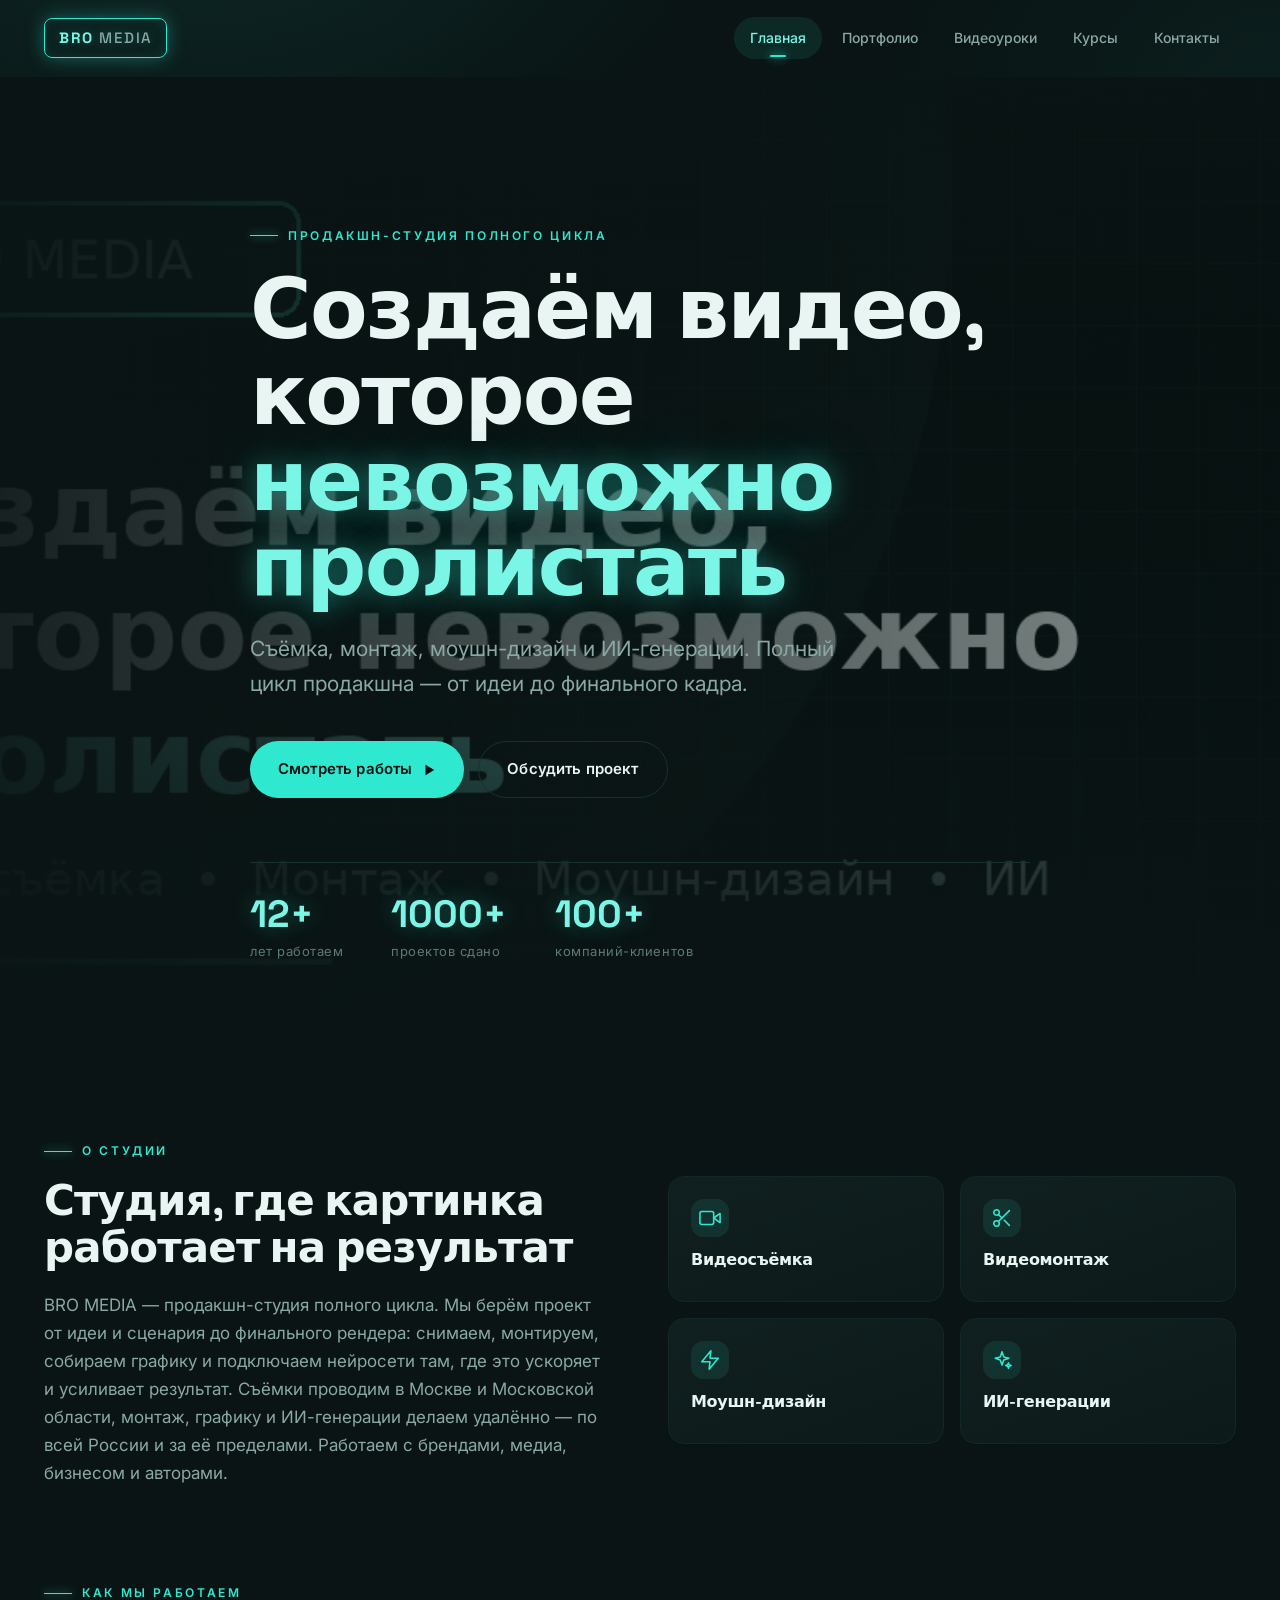
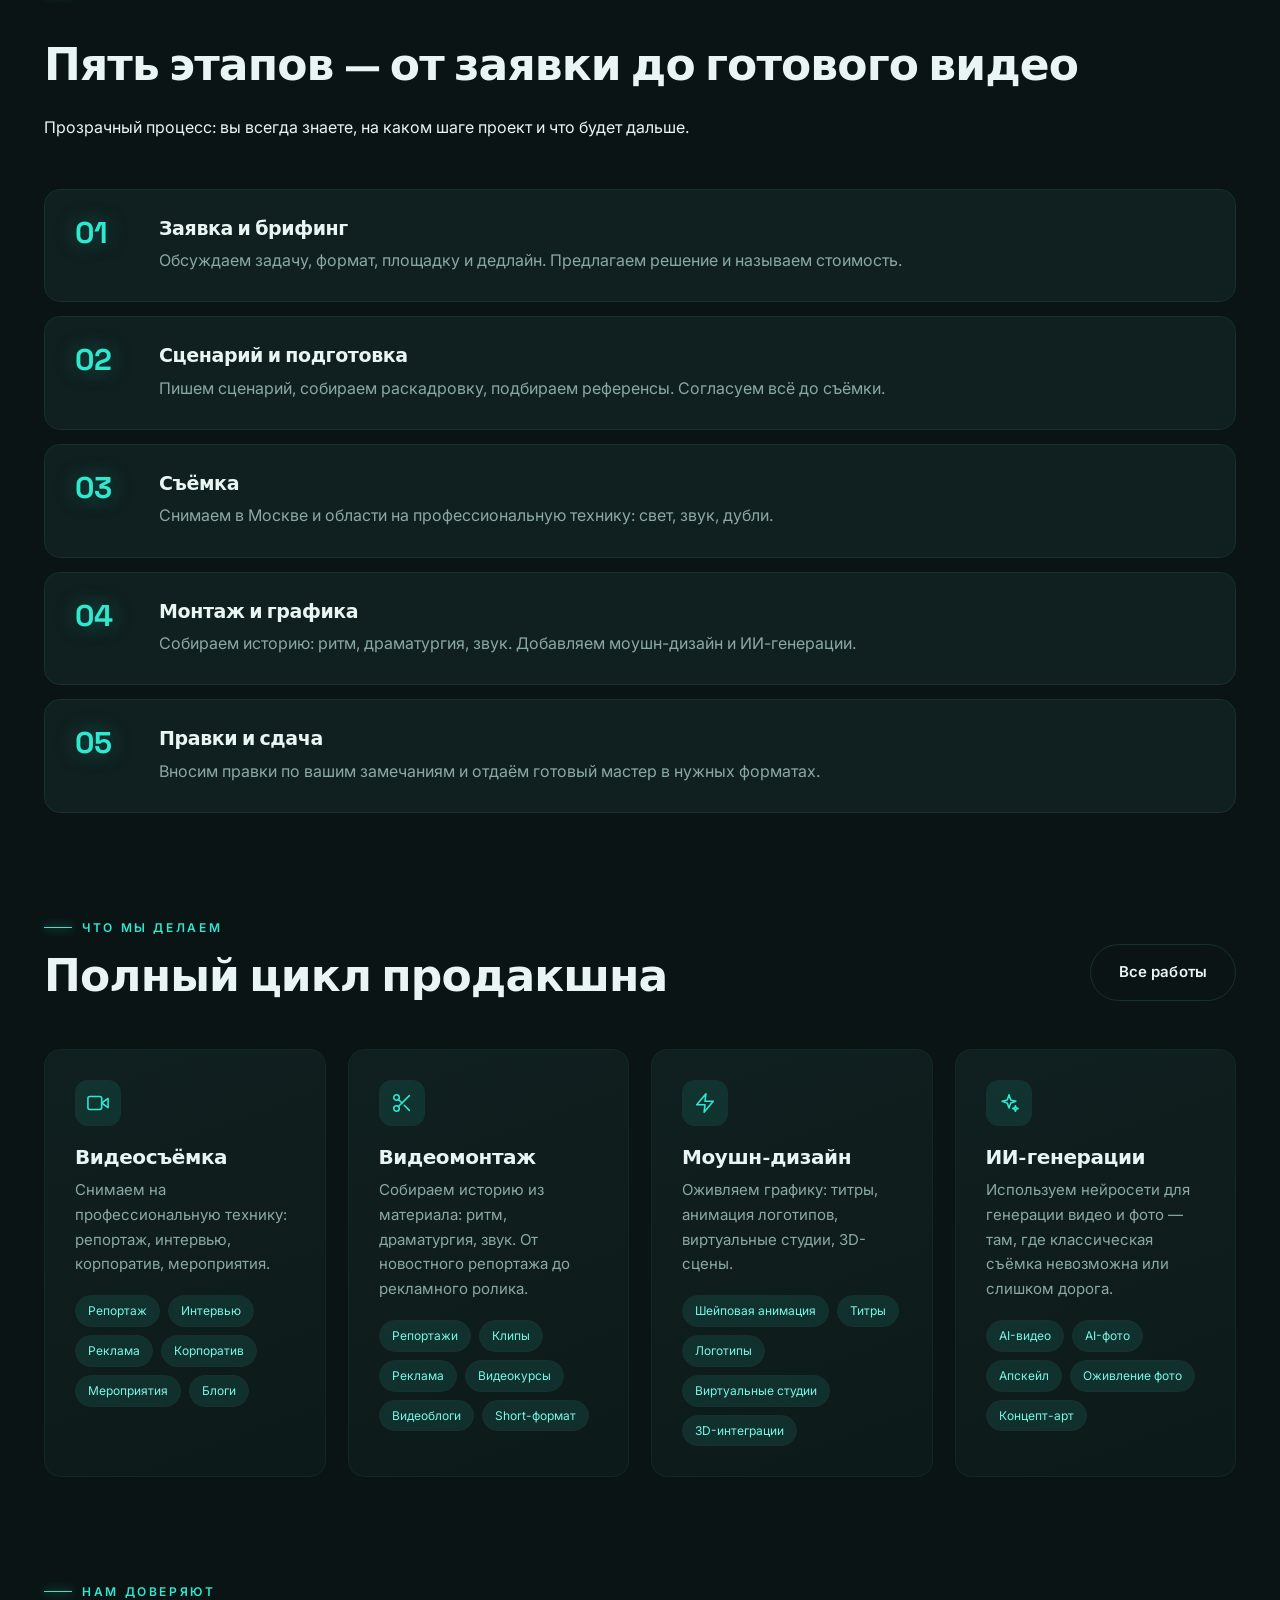
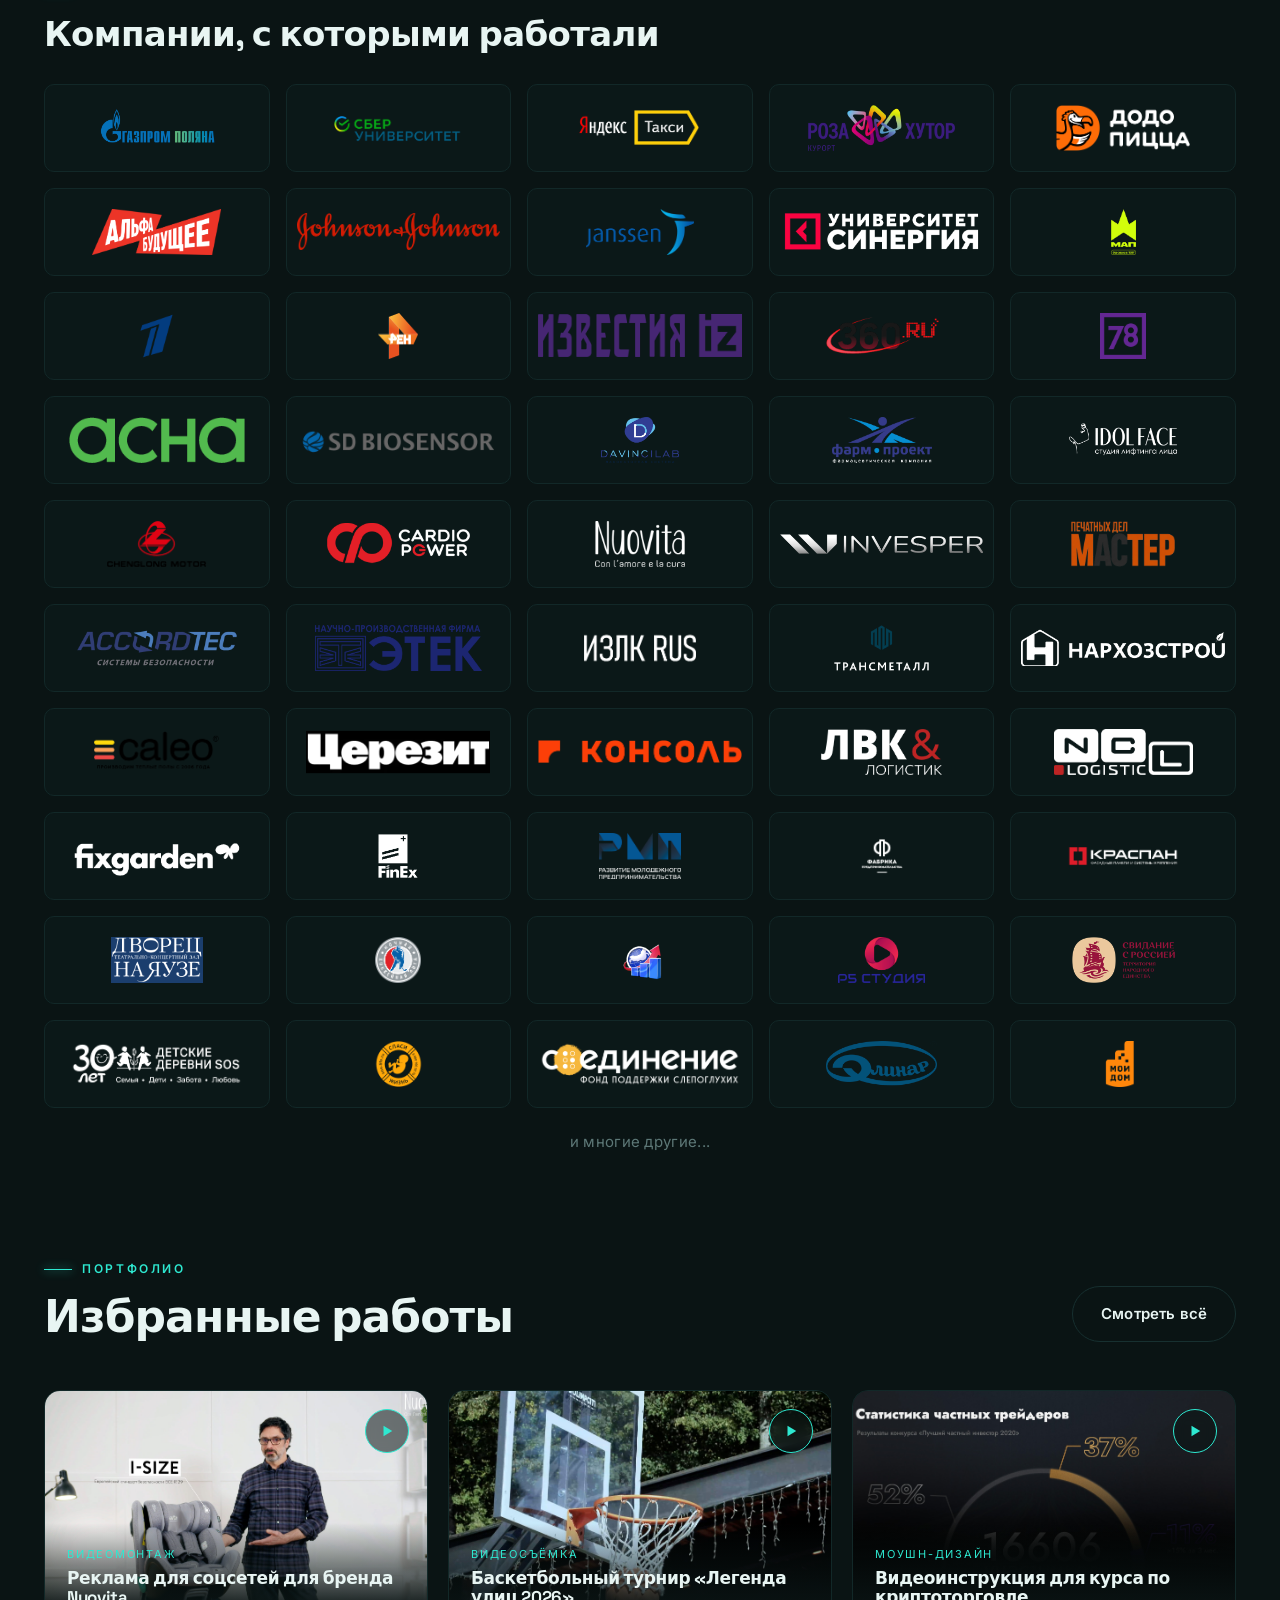
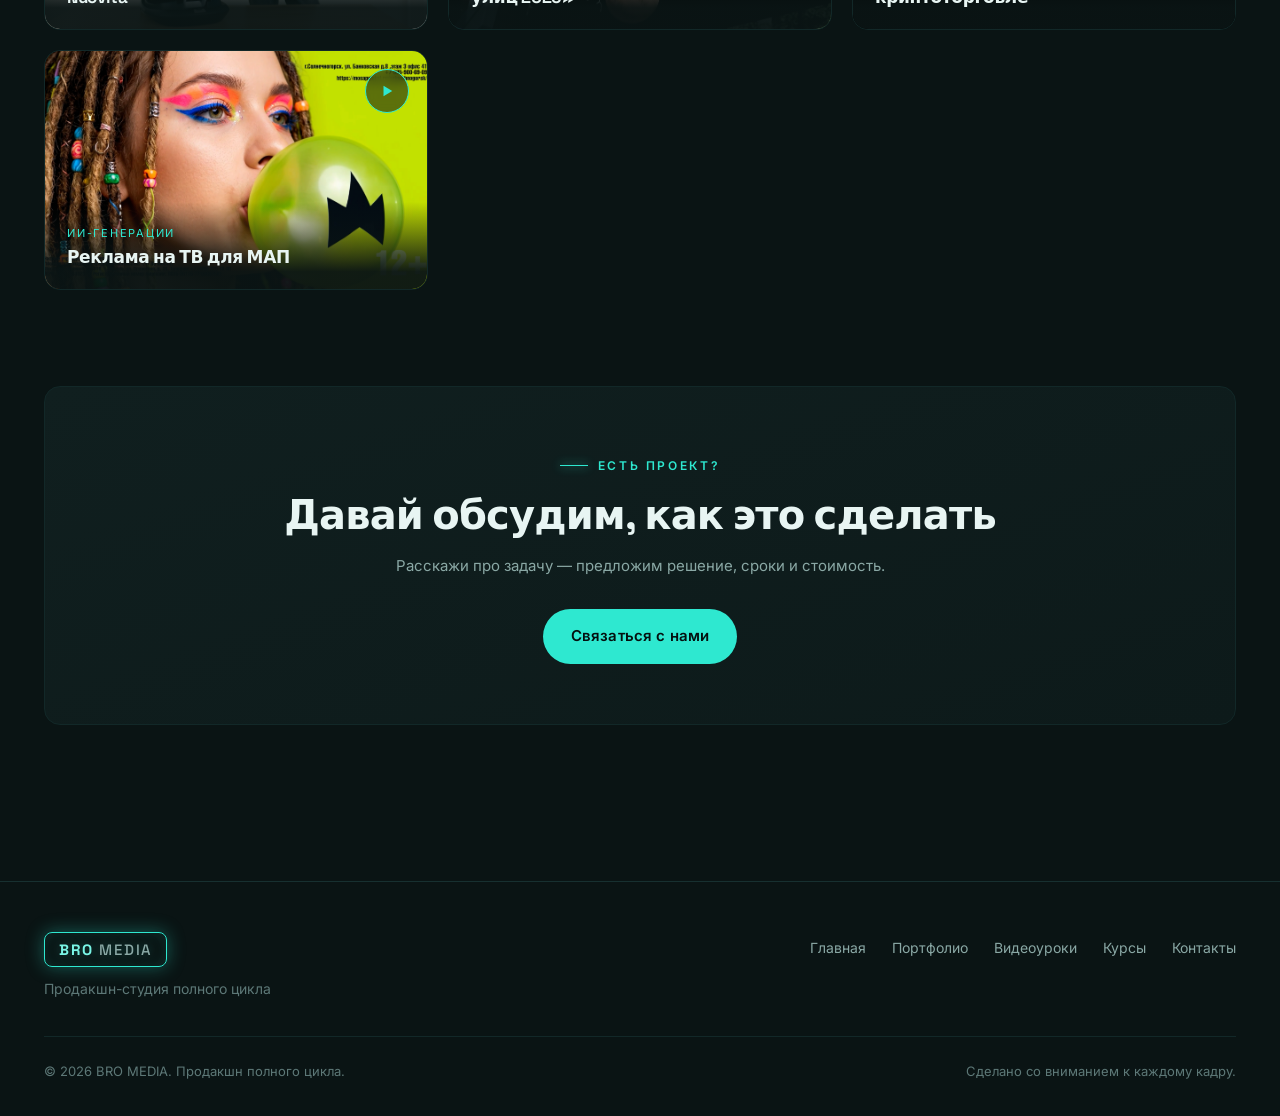
==== commit b24ca77d: "2003" ====
--- a/index.html
+++ b/index.html
@@ -35,7 +35,7 @@
 <link rel="preconnect" href="https://fonts.googleapis.com">
 <link rel="preconnect" href="https://fonts.gstatic.com" crossorigin>
 <link href="https://fonts.googleapis.com/css2?family=Space+Grotesk:wght@500;600;700&family=Inter:wght@400;500;600&display=swap" rel="stylesheet">
-<link rel="stylesheet" href="assets/css/style.css?v=8.9">
+<link rel="stylesheet" href="assets/css/style.css?v=9.0">
 </head>
 <body>
 
@@ -75,7 +75,28 @@
 
 <footer data-footer></footer>
 
-<script src="data.js?v=8.9"></script>
-<script src="assets/js/main.js?v=8.9"></script>
+<script src="data.js?v=9.0"></script>
+<script src="assets/js/main.js?v=9.0"></script>
+<!-- ═══ Яндекс.Метрика ═══ -->
+<script>
+  window.YM_ID = 113482031;   /* единый источник номера счётчика */
+  (function(m,e,t,r,i,k,a){m[i]=m[i]||function(){(m[i].a=m[i].a||[]).push(arguments)};
+  m[i].l=1*new Date();
+  for (var j = 0; j < document.scripts.length; j++) { if (document.scripts[j].src === r) { return; } }
+  k=e.createElement(t),a=e.getElementsByTagName(t)[0],k.async=1,k.src=r,a.parentNode.insertBefore(k,a)})
+  (window, document, "script", "https://mc.yandex.ru/metrika/tag.js", "ym");
+
+  ym(window.YM_ID, "init", {
+    clickmap: true,
+    trackLinks: true,
+    accurateTrackBounce: true,
+    webvisor: true,
+    trackHash: true
+  });
+</script>
+<noscript><div><img src="https://mc.yandex.ru/watch/113482031"
+  style="position:absolute;left:-9999px;" alt=""></div></noscript>
+<!-- ═══ /Яндекс.Метрика ═══ -->
+
 </body>
 </html>
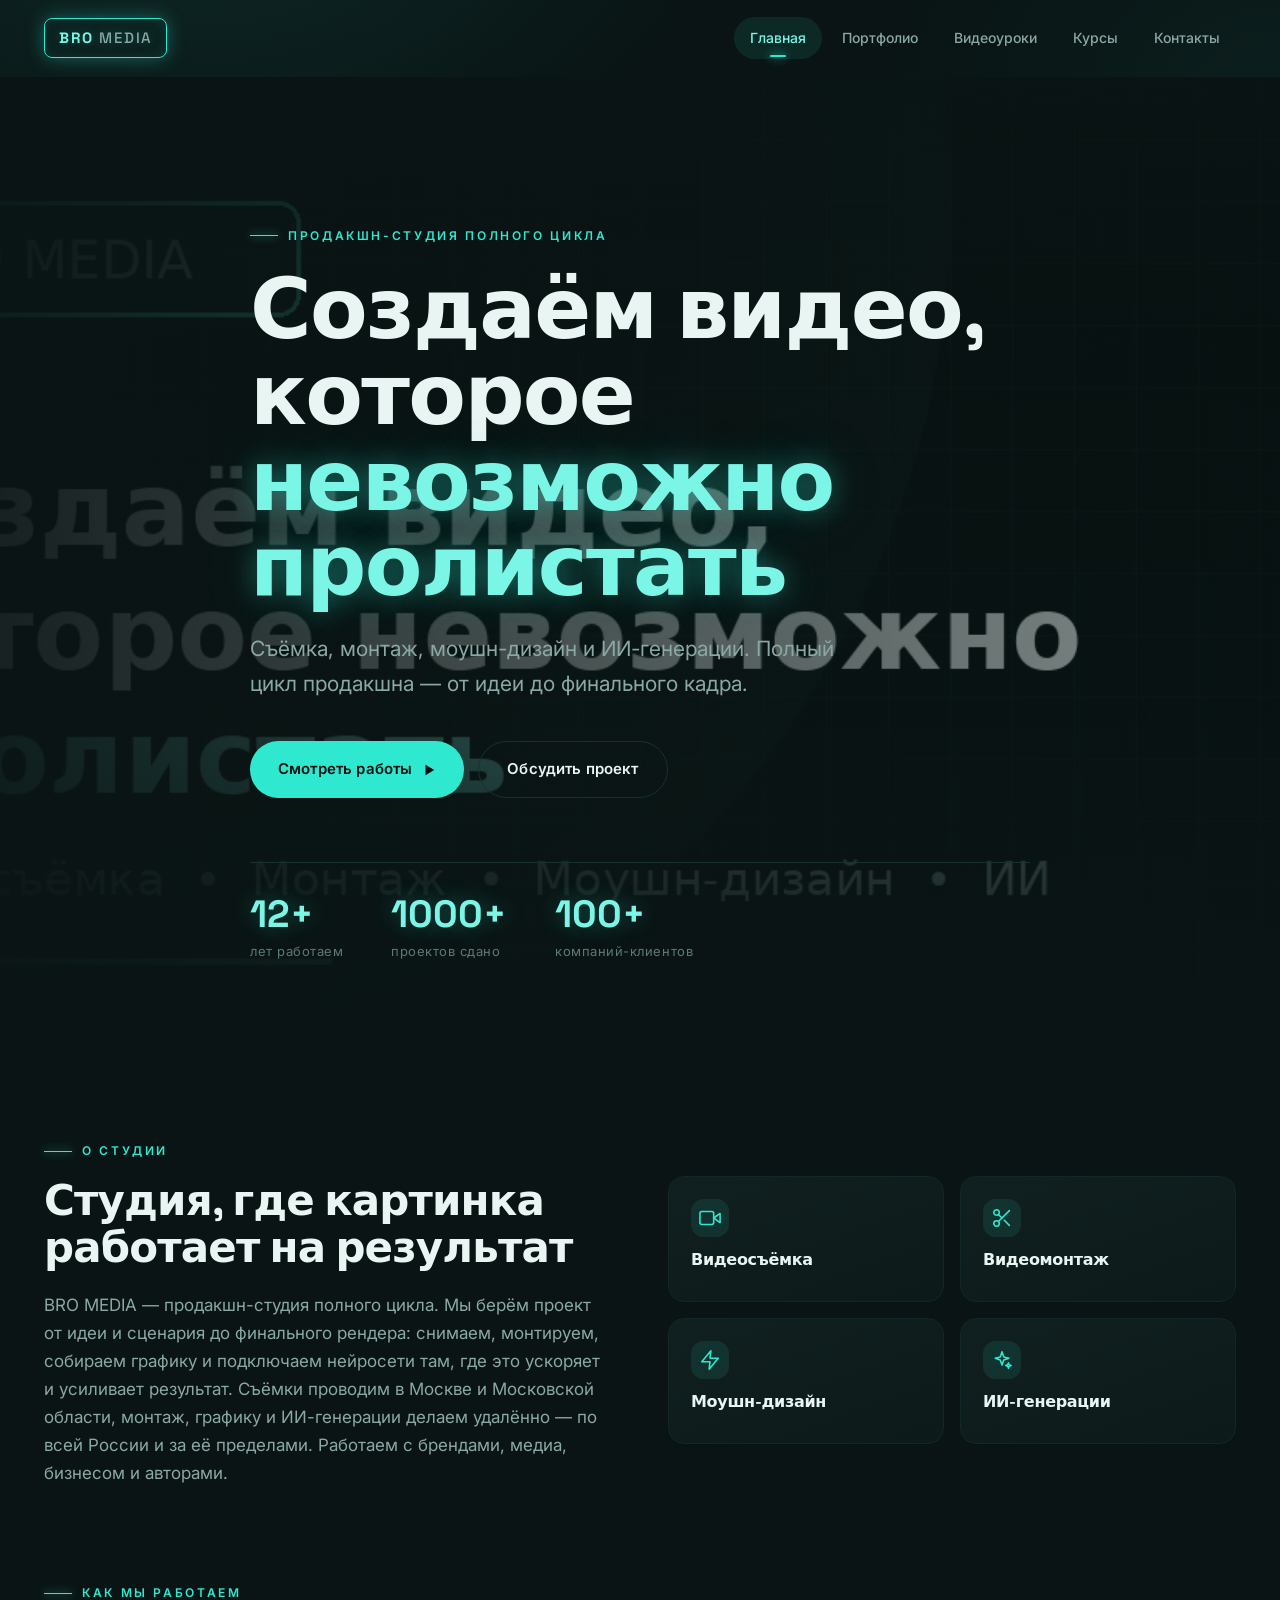
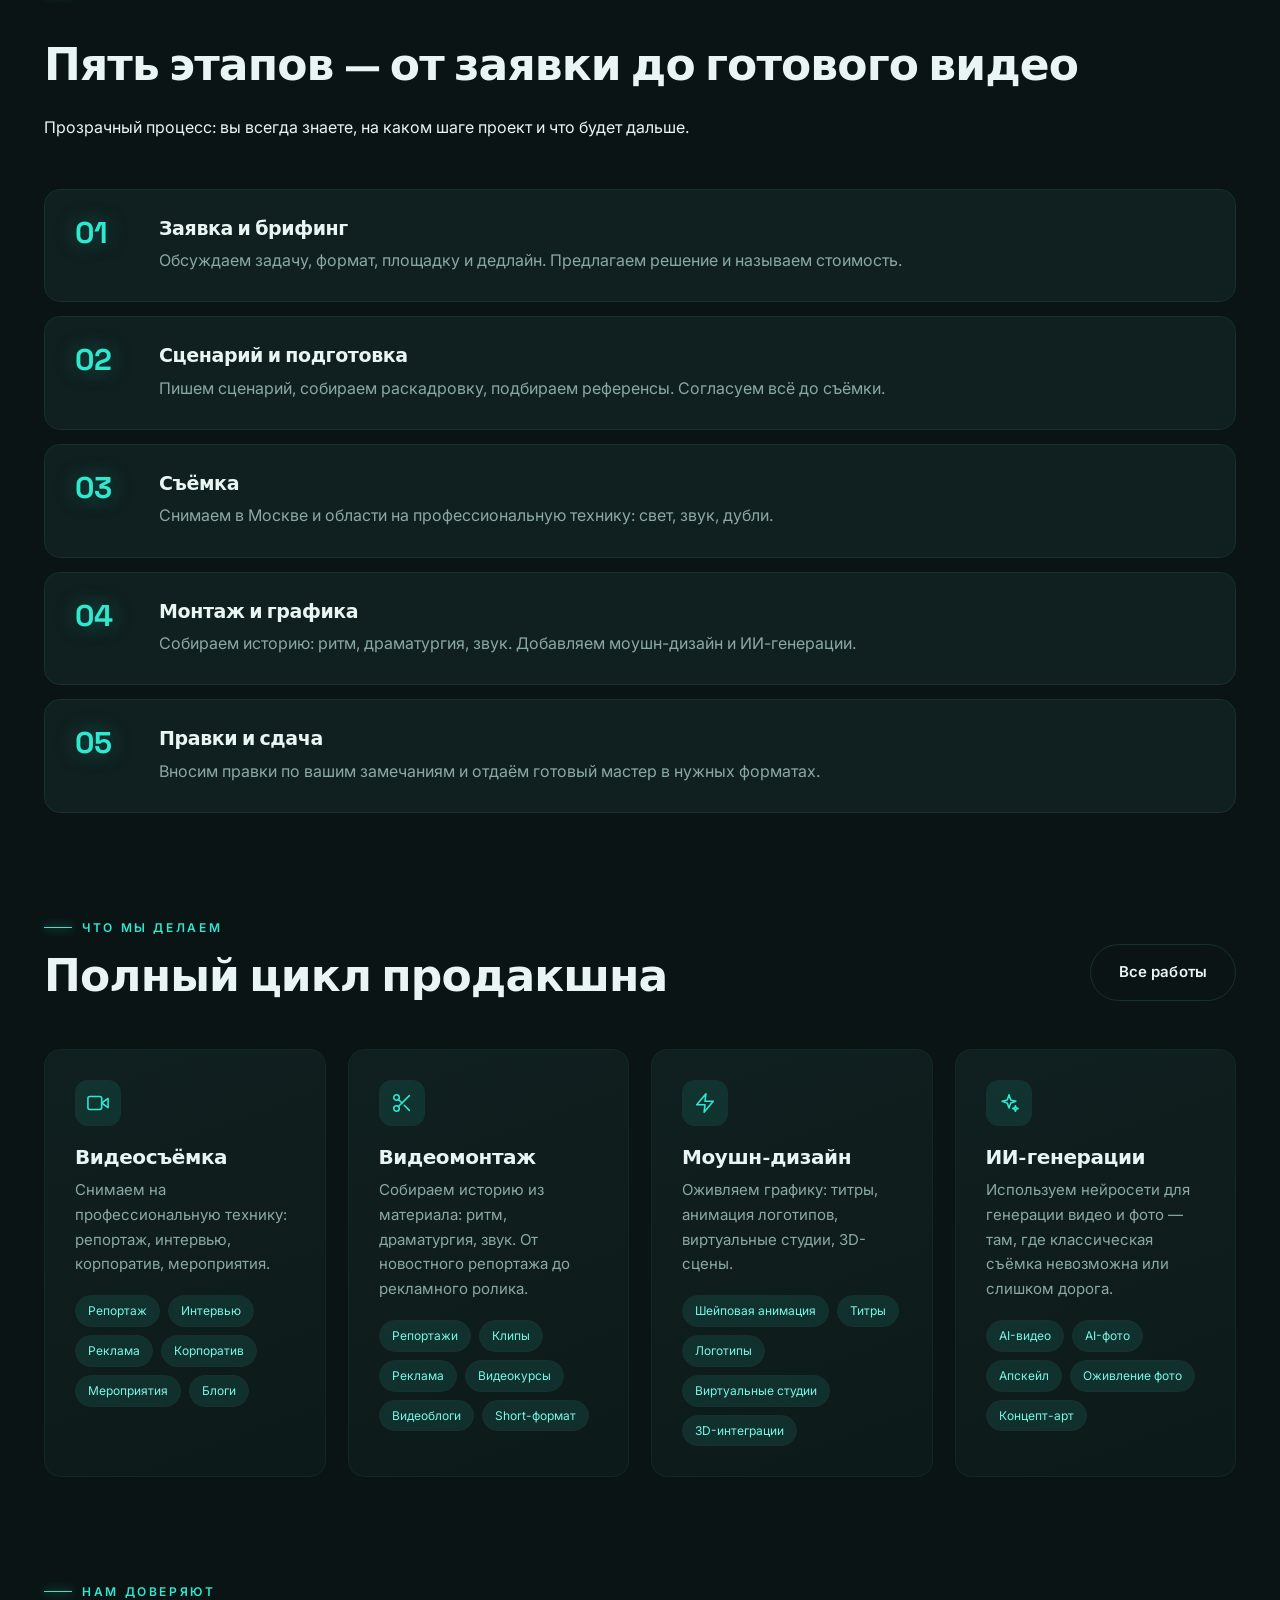
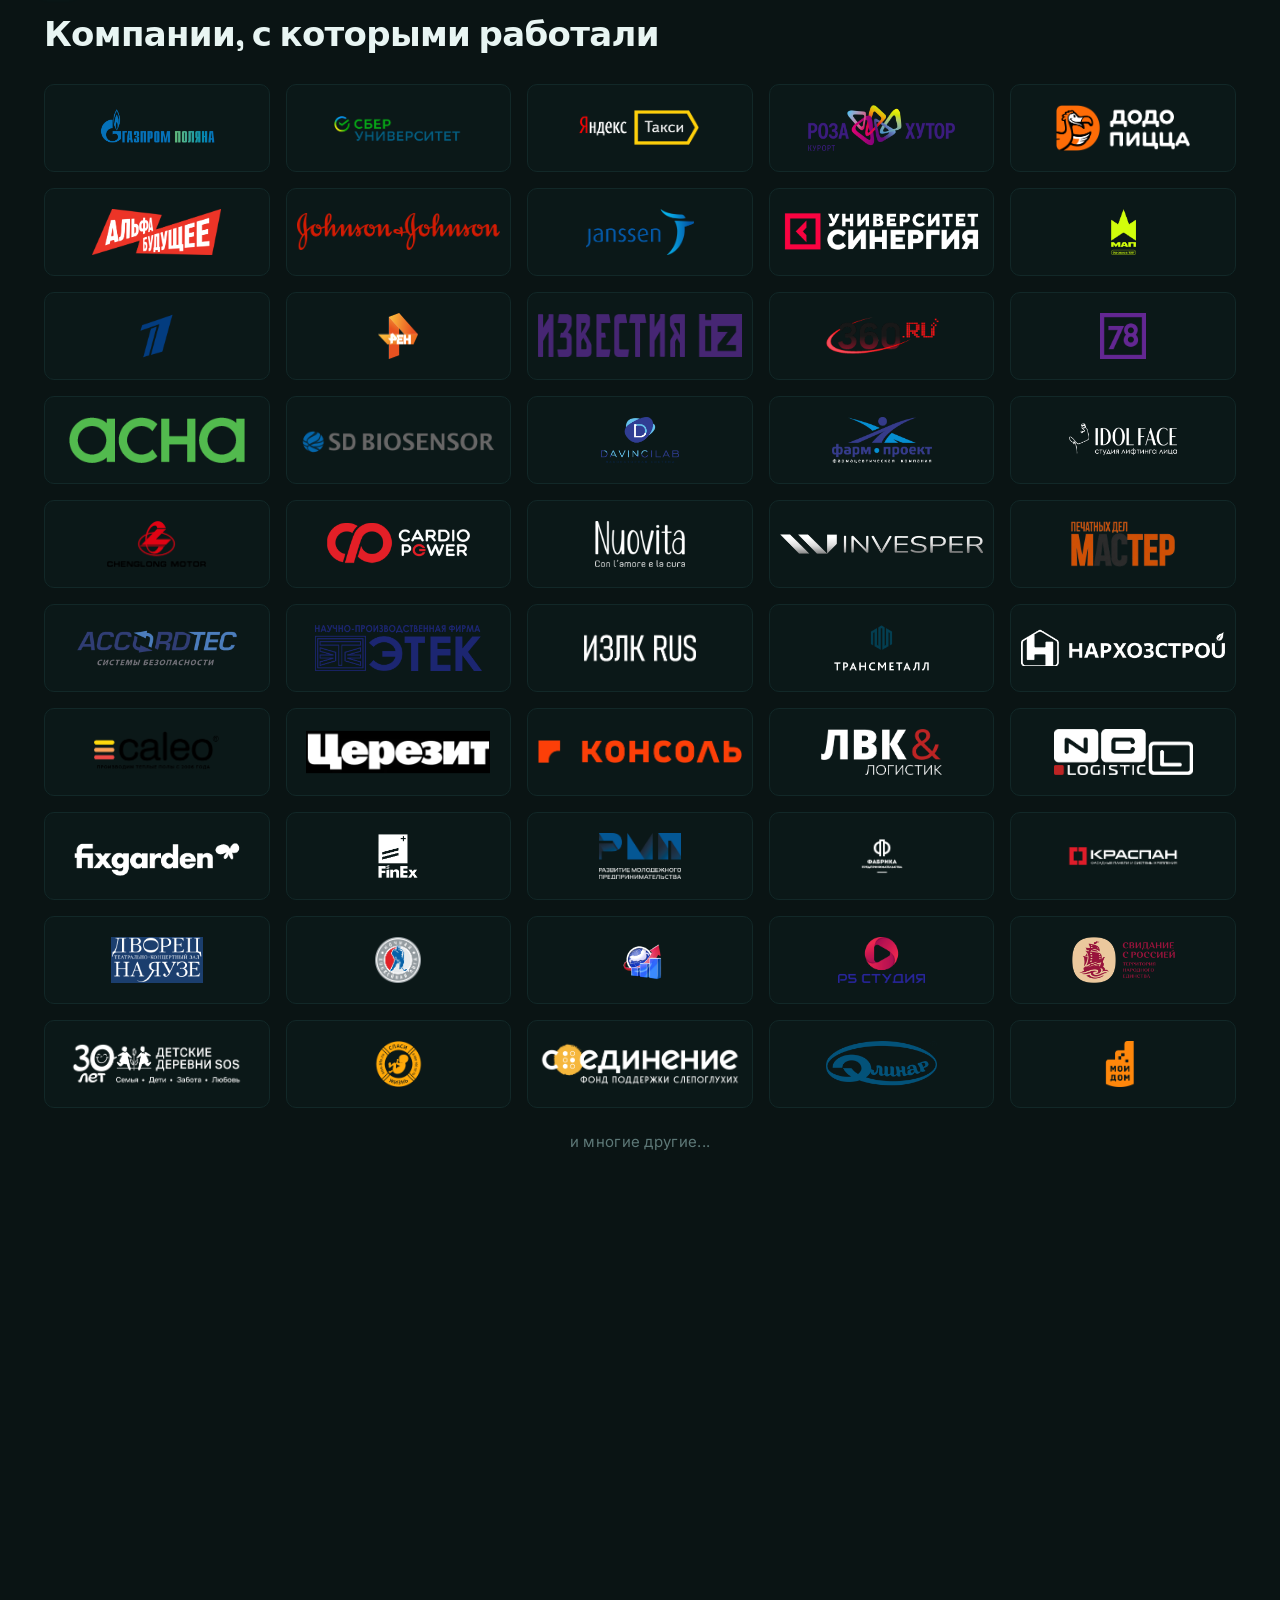
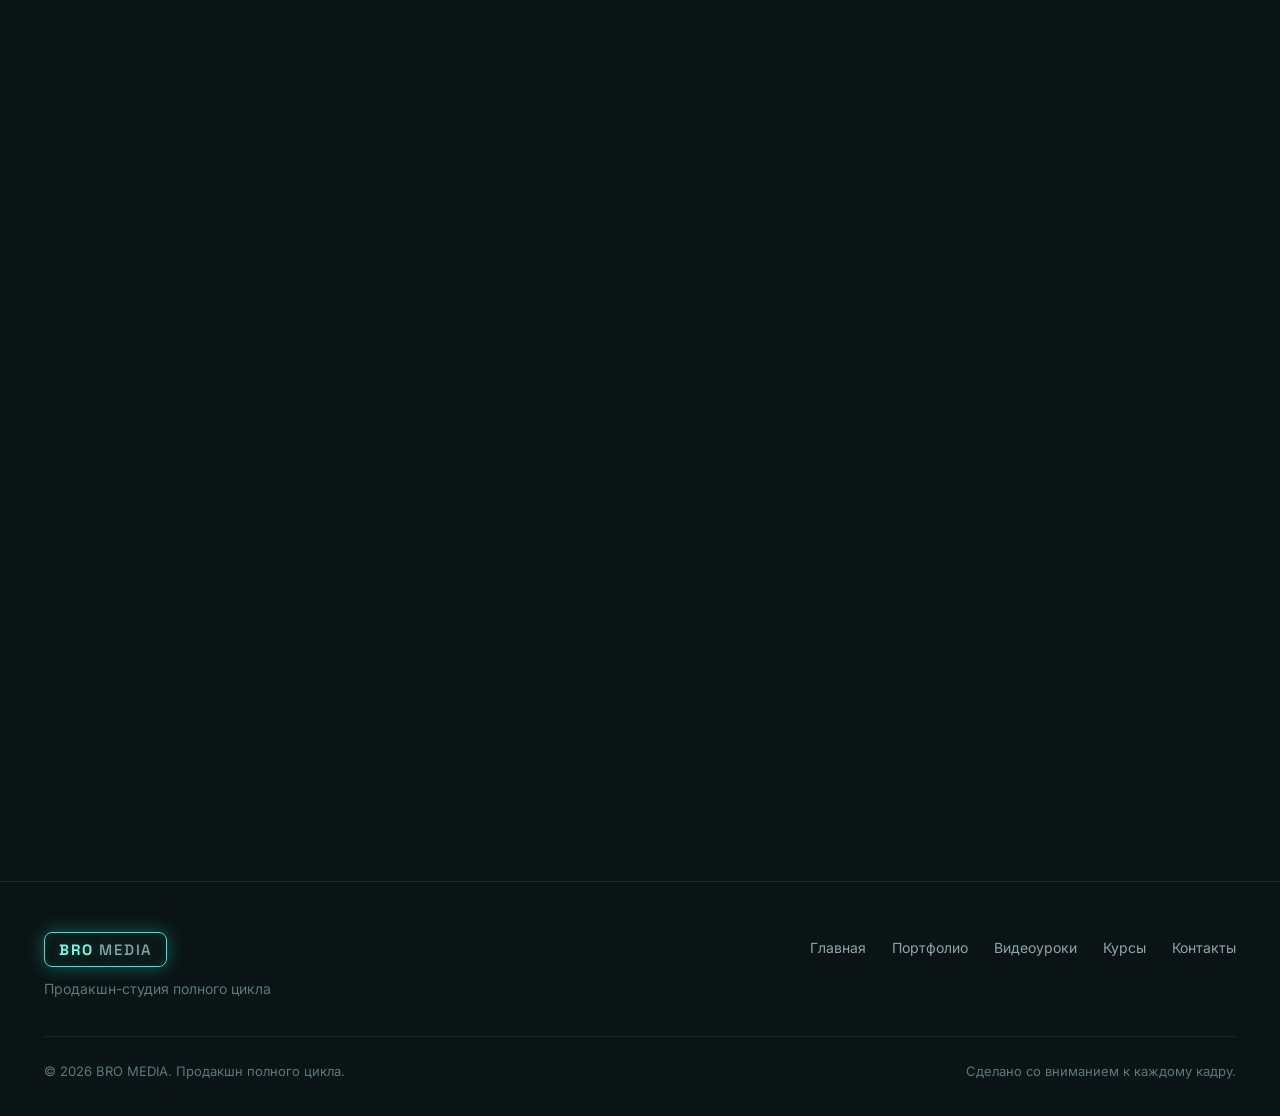
==== commit a596d6b8: "2120" ====
--- a/index.html
+++ b/index.html
@@ -35,7 +35,7 @@
 <link rel="preconnect" href="https://fonts.googleapis.com">
 <link rel="preconnect" href="https://fonts.gstatic.com" crossorigin>
 <link href="https://fonts.googleapis.com/css2?family=Space+Grotesk:wght@500;600;700&family=Inter:wght@400;500;600&display=swap" rel="stylesheet">
-<link rel="stylesheet" href="assets/css/style.css?v=9.0">
+<link rel="stylesheet" href="assets/css/style.css?v=9.2">
 </head>
 <body>
 
@@ -75,8 +75,8 @@
 
 <footer data-footer></footer>
 
-<script src="data.js?v=9.0"></script>
-<script src="assets/js/main.js?v=9.0"></script>
+<script src="data.js?v=9.2"></script>
+<script src="assets/js/main.js?v=9.2"></script>
 <!-- ═══ Яндекс.Метрика ═══ -->
 <script>
   window.YM_ID = 113482031;   /* единый источник номера счётчика */
--- a/assets/css/style.css
+++ b/assets/css/style.css
@@ -1215,3 +1215,23 @@
   .works-viewport .work.photo .work-meta h4 { font-size: 12.5px; }
   .works-viewport .work.photo .work-meta p { display: block; font-size: 11px; }
 }
+
+
+/* ---------- МОБИЛЬНАЯ ШАПКА: видео меньше и по центру ----------
+   Кадр видео широкий (16:9), а экран телефона узкий и высокий.
+   При обычном «на весь экран» с object-fit:cover картинка сильно
+   увеличивается и обрезается по бокам — в кадре видна только середина,
+   поэтому сцена кажется слишком крупной.
+   Уменьшаем видео до 75% и ставим по центру экрана. */
+@media (max-width: 780px) {
+  .hero-video {
+    inset: auto;
+    top: 50%;
+    left: 50%;
+    width: 75%;
+    height: 75%;
+    transform: translate(-50%, -50%);
+    object-fit: cover;
+    border-radius: 14px;
+  }
+}
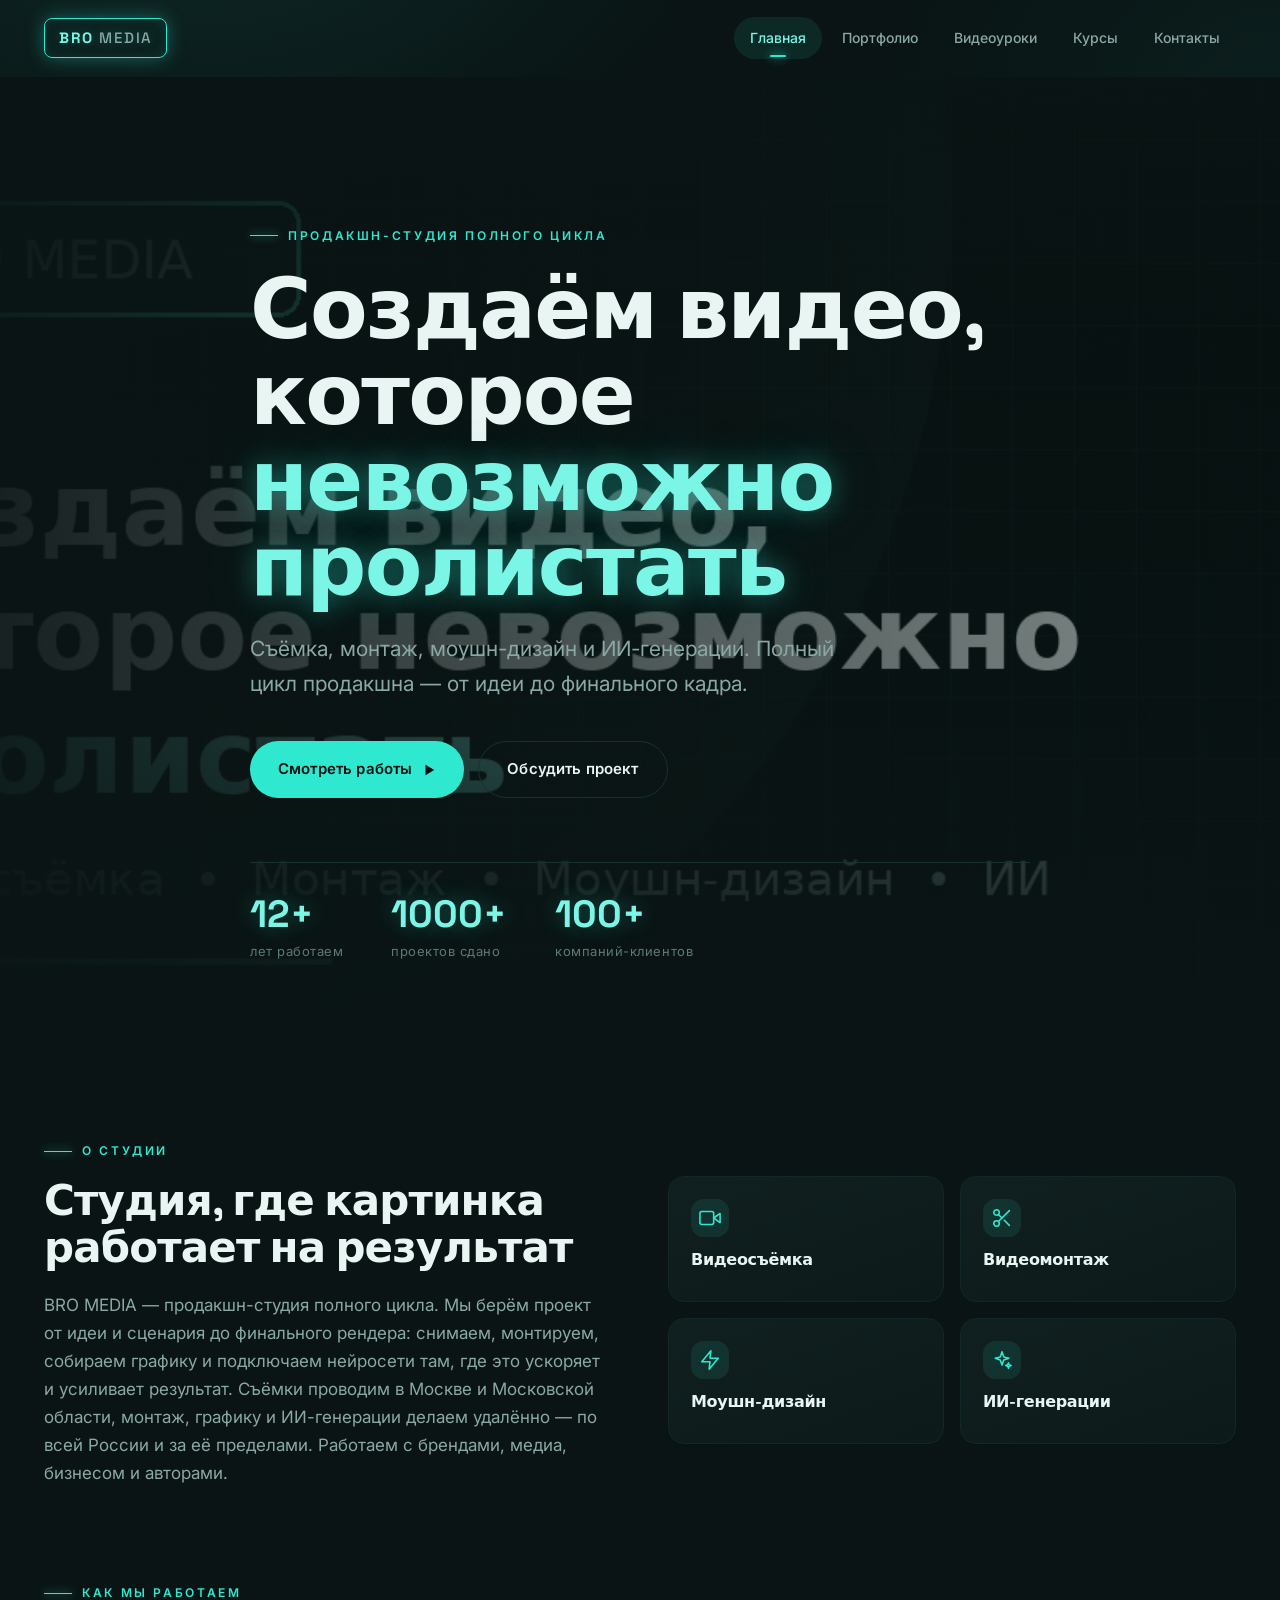
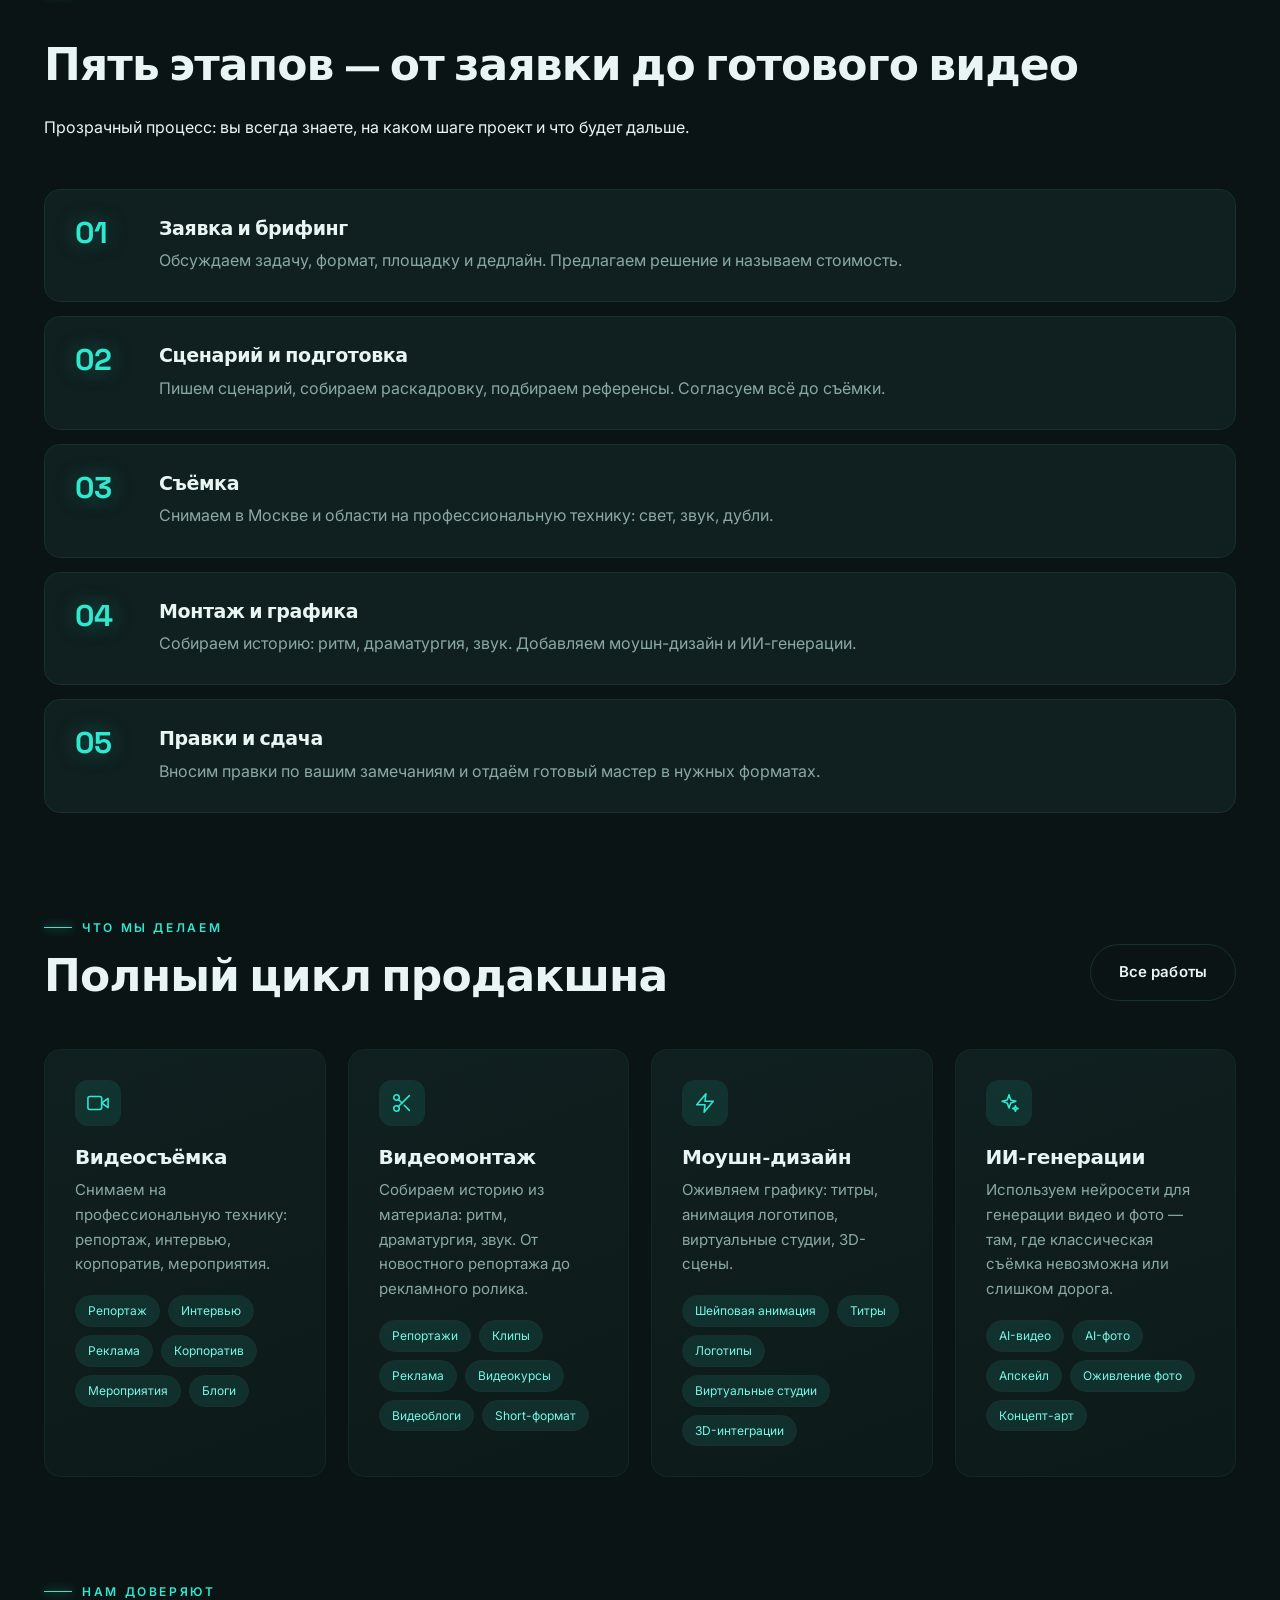
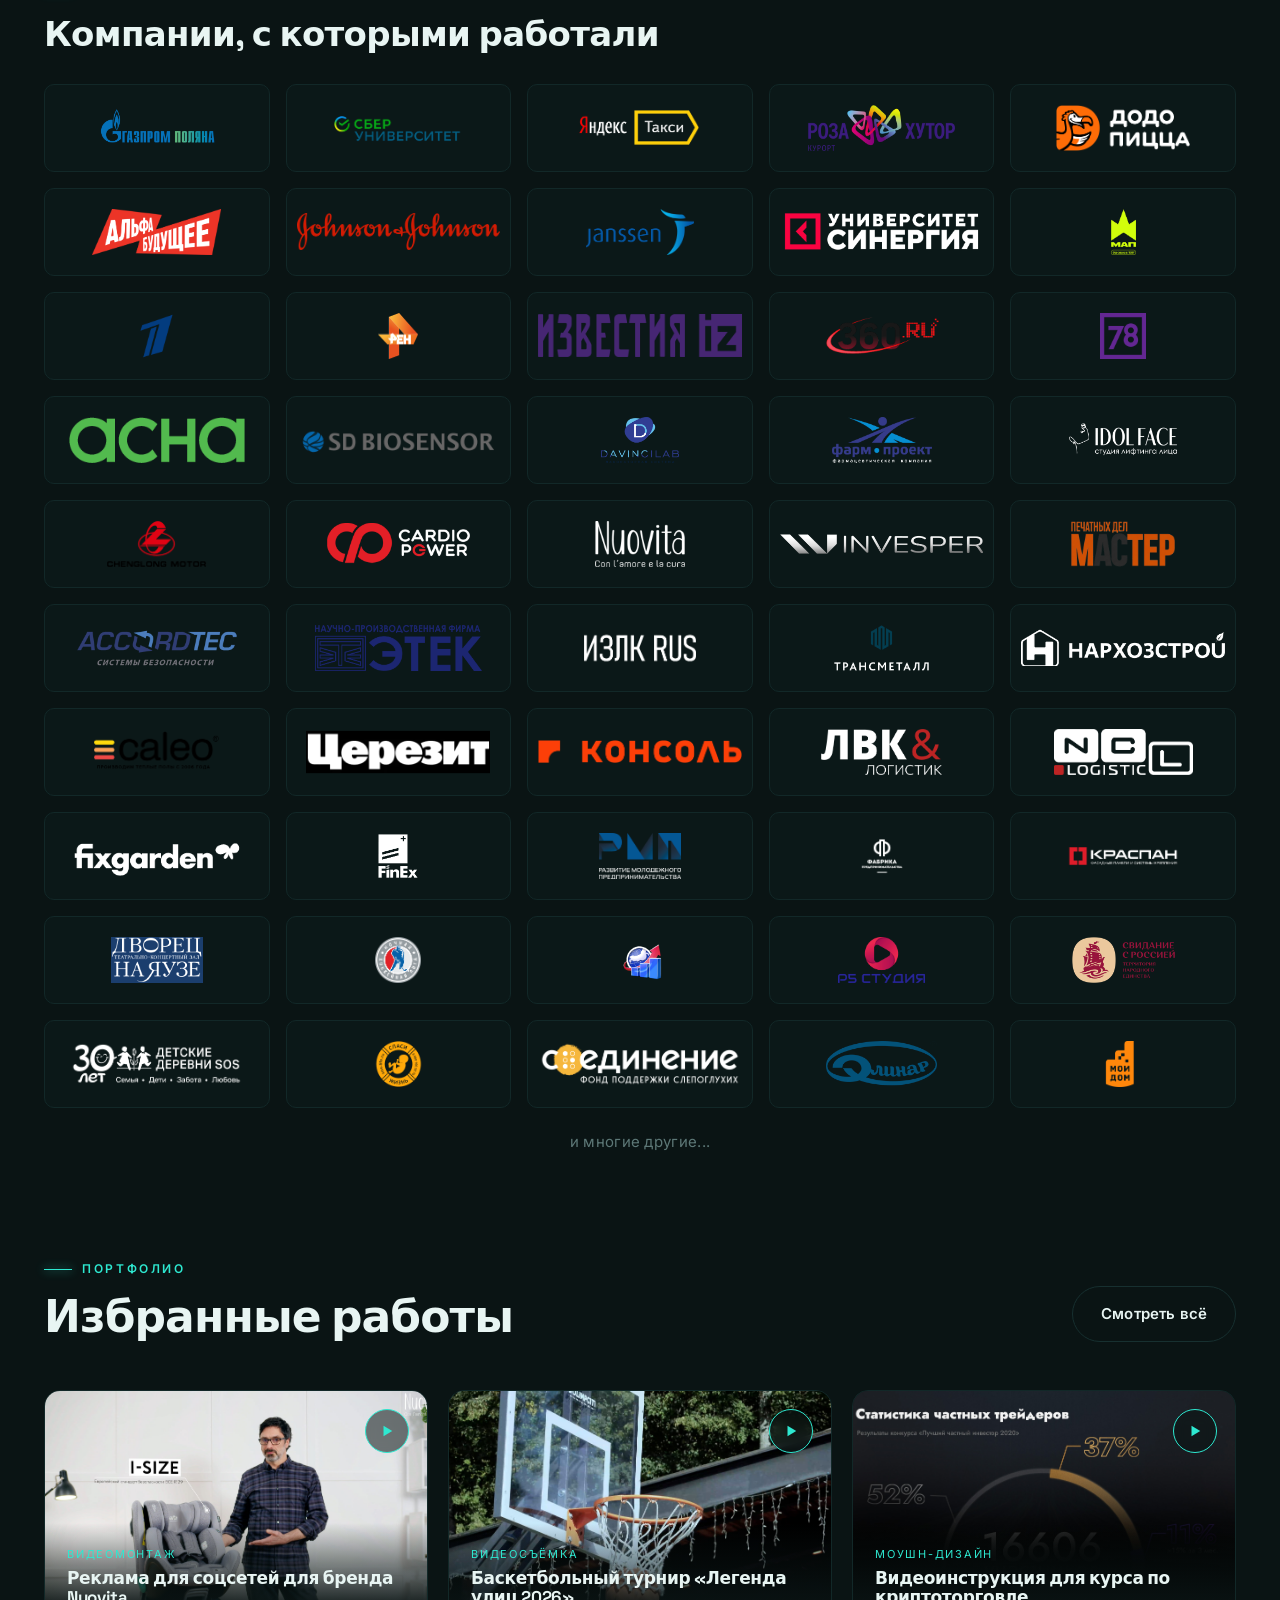
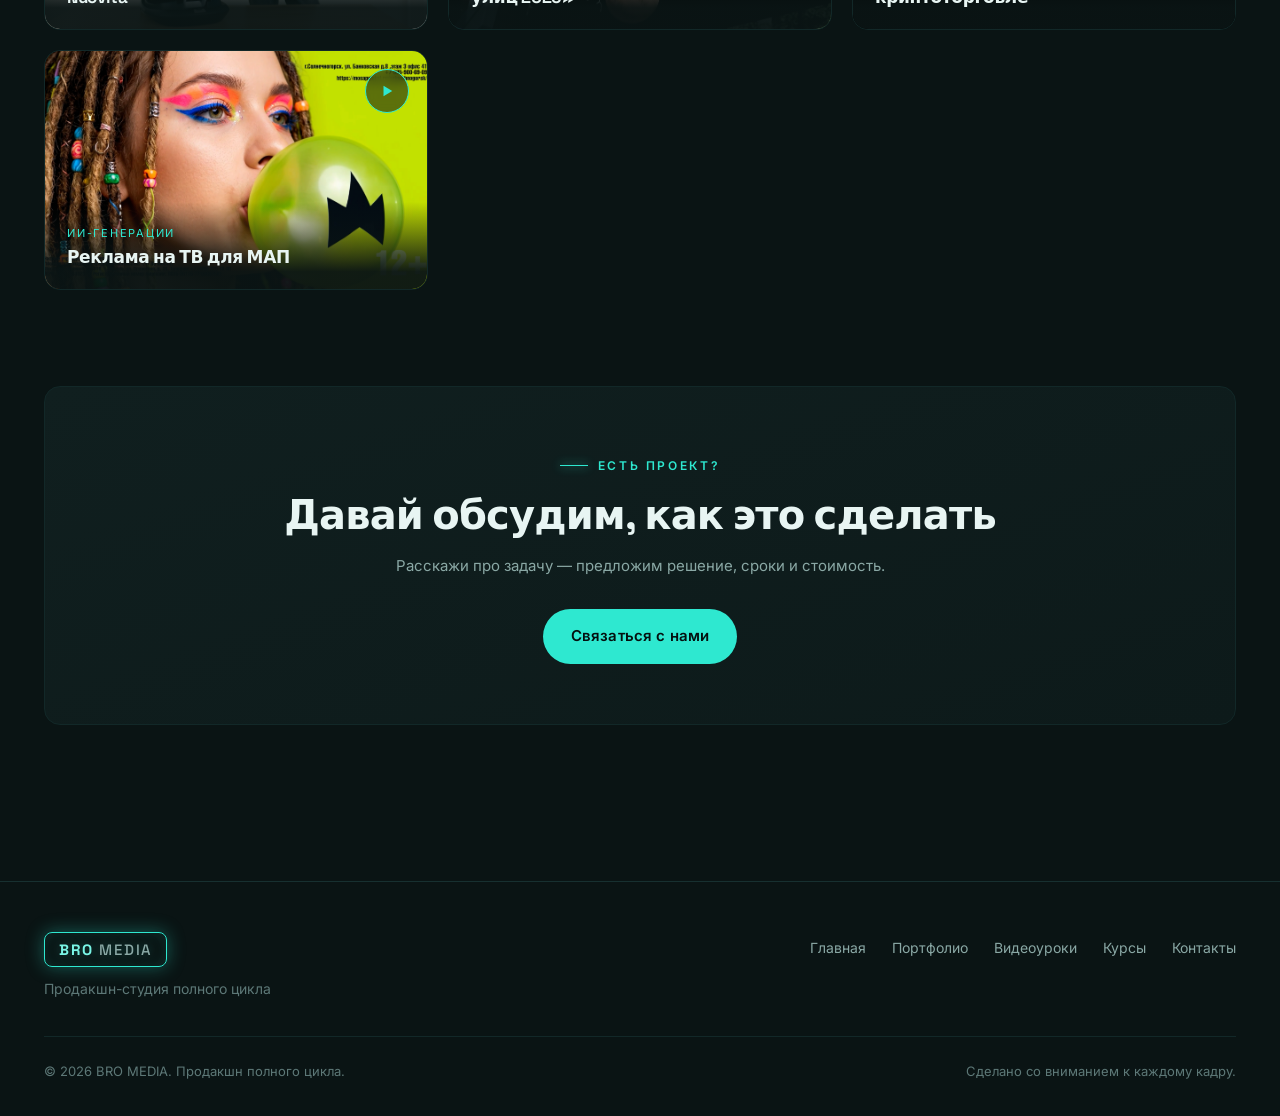
==== commit 0e7a156f: "2137" ====
--- a/index.html
+++ b/index.html
@@ -35,7 +35,7 @@
 <link rel="preconnect" href="https://fonts.googleapis.com">
 <link rel="preconnect" href="https://fonts.gstatic.com" crossorigin>
 <link href="https://fonts.googleapis.com/css2?family=Space+Grotesk:wght@500;600;700&family=Inter:wght@400;500;600&display=swap" rel="stylesheet">
-<link rel="stylesheet" href="assets/css/style.css?v=9.2">
+<link rel="stylesheet" href="assets/css/style.css?v=9.3">
 </head>
 <body>
 
@@ -75,8 +75,8 @@
 
 <footer data-footer></footer>
 
-<script src="data.js?v=9.2"></script>
-<script src="assets/js/main.js?v=9.2"></script>
+<script src="data.js?v=9.3"></script>
+<script src="assets/js/main.js?v=9.3"></script>
 <!-- ═══ Яндекс.Метрика ═══ -->
 <script>
   window.YM_ID = 113482031;   /* единый источник номера счётчика */
--- a/assets/css/style.css
+++ b/assets/css/style.css
@@ -1222,16 +1222,26 @@
    При обычном «на весь экран» с object-fit:cover картинка сильно
    увеличивается и обрезается по бокам — в кадре видна только середина,
    поэтому сцена кажется слишком крупной.
-   Уменьшаем видео до 75% и ставим по центру экрана. */
+   Уменьшаем видео до 72% и ставим по центру экрана. */
 @media (max-width: 780px) {
   .hero-video {
     inset: auto;
     top: 50%;
     left: 50%;
-    width: 75%;
-    height: 75%;
+    width: 72%;
+    height: 72%;
     transform: translate(-50%, -50%);
     object-fit: cover;
-    border-radius: 14px;
-  }
-}
+
+    /* Ни рамки, ни скругления: скругление 14px из версии 9.2 очерчивало
+       прямоугольник и читалось как рамка.
+       Края растворяем маской. Радиус эллипса — 50% (точно до краёв кадра),
+       поэтому к границе прозрачность доходит до нуля и стык исчезает.
+       Спад идёт от 78% радиуса к 100% — это полоса шириной ~30px. */
+    border: 0;
+    border-radius: 0;
+    box-shadow: none;
+    -webkit-mask-image: radial-gradient(ellipse 50% 50% at 50% 50%, #000 78%, rgba(0,0,0,0) 100%);
+            mask-image: radial-gradient(ellipse 50% 50% at 50% 50%, #000 78%, rgba(0,0,0,0) 100%);
+  }
+}
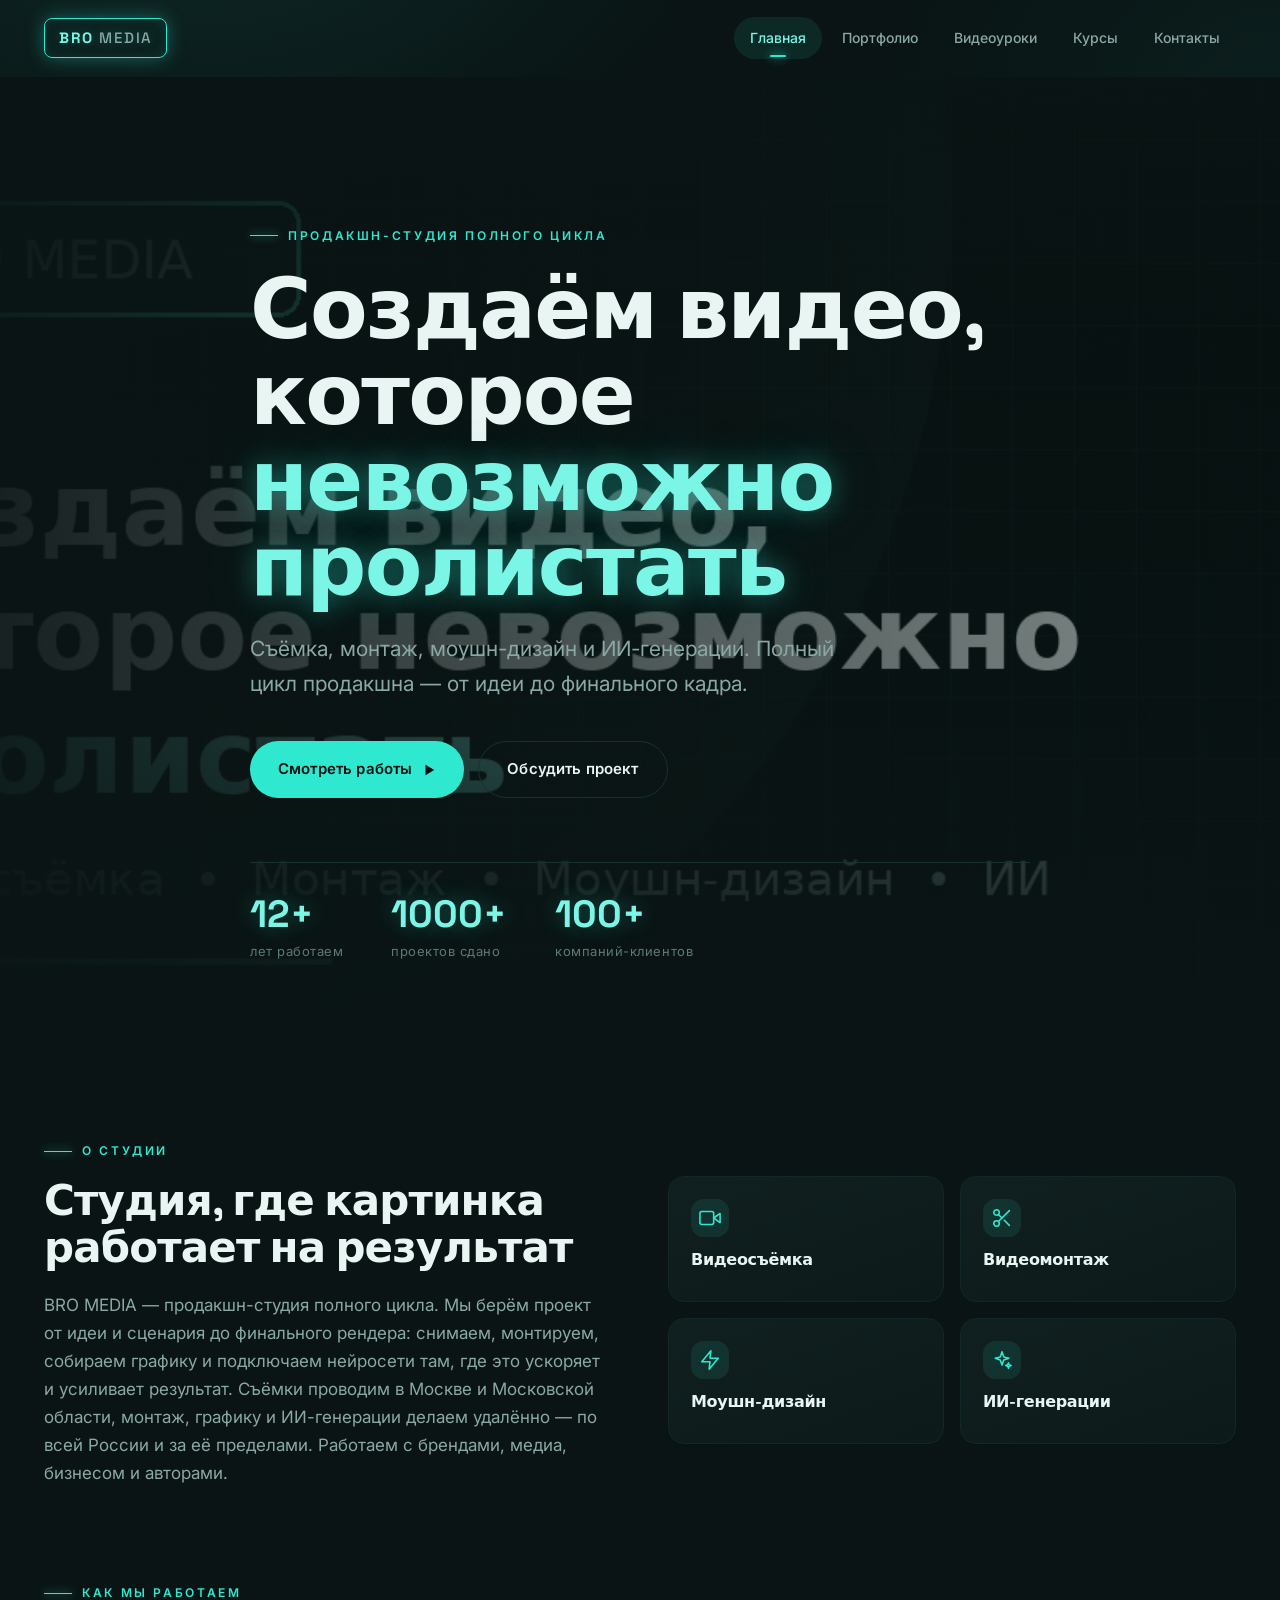
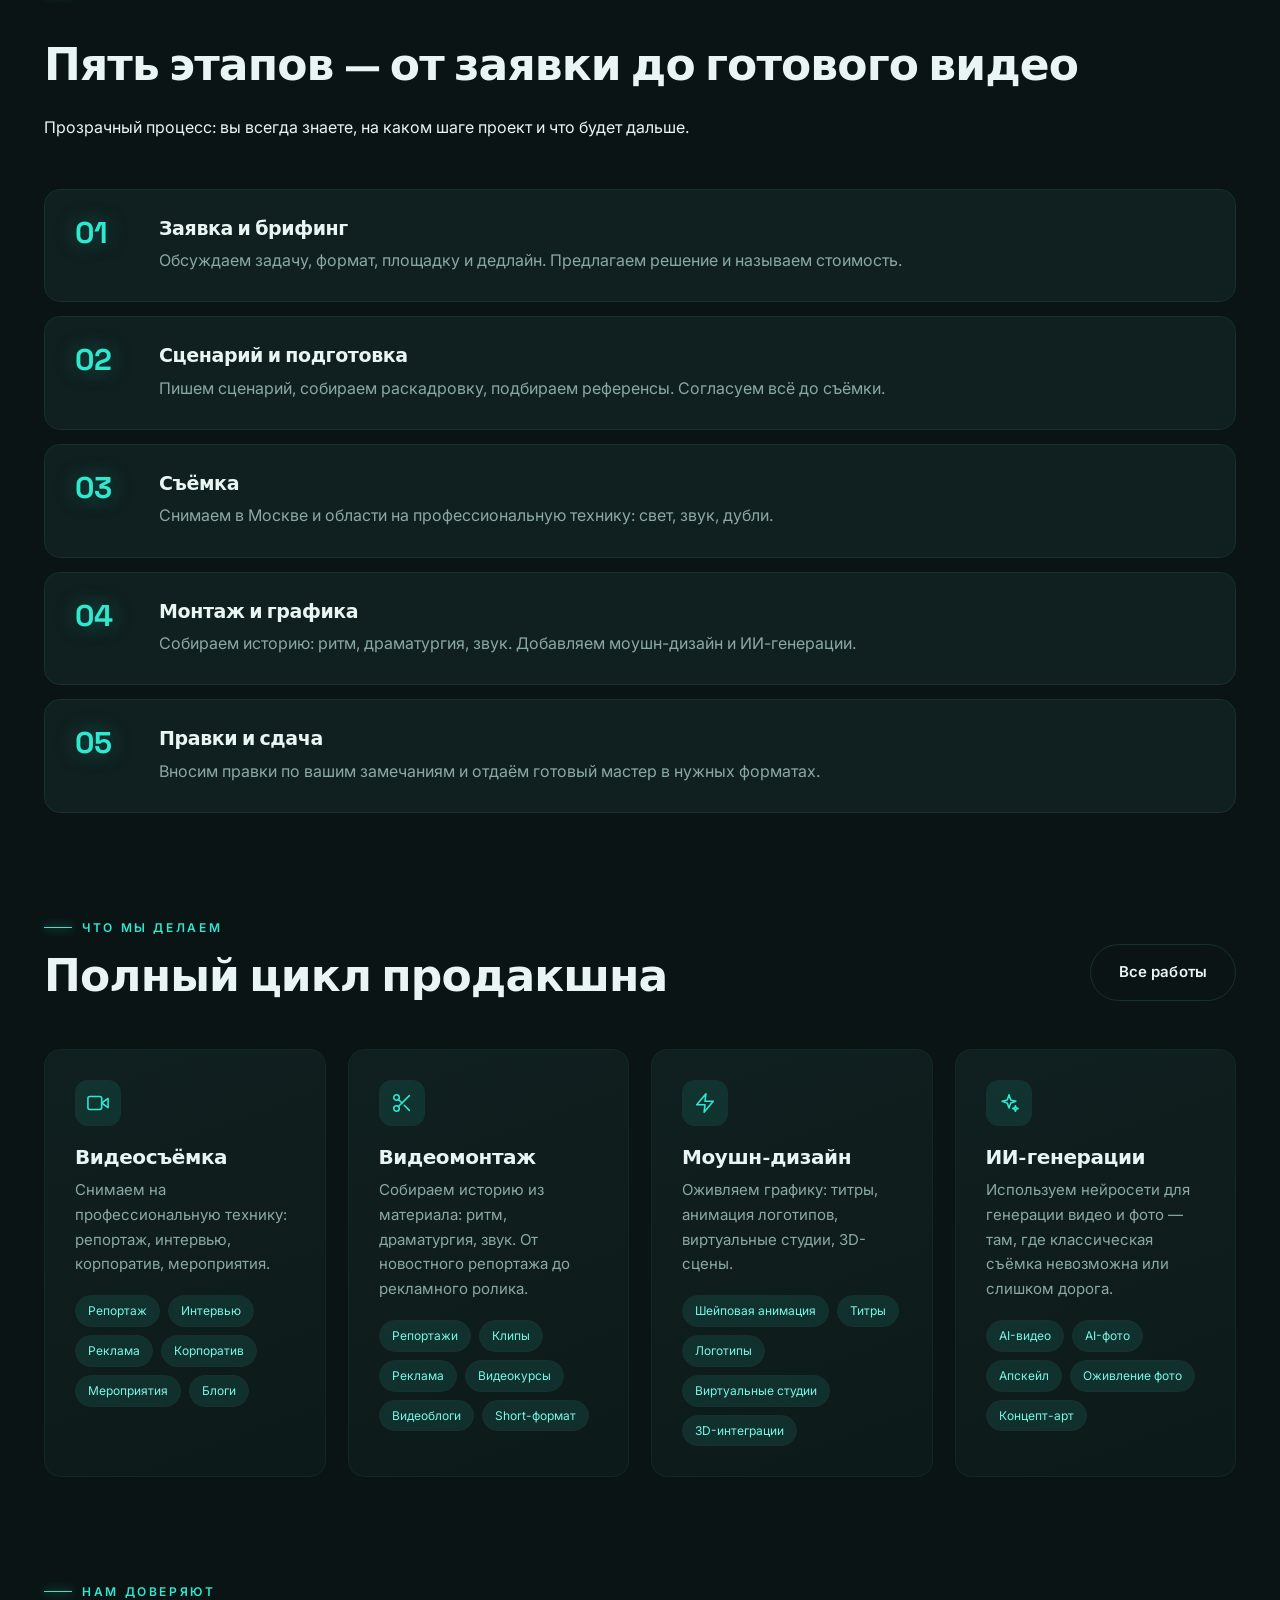
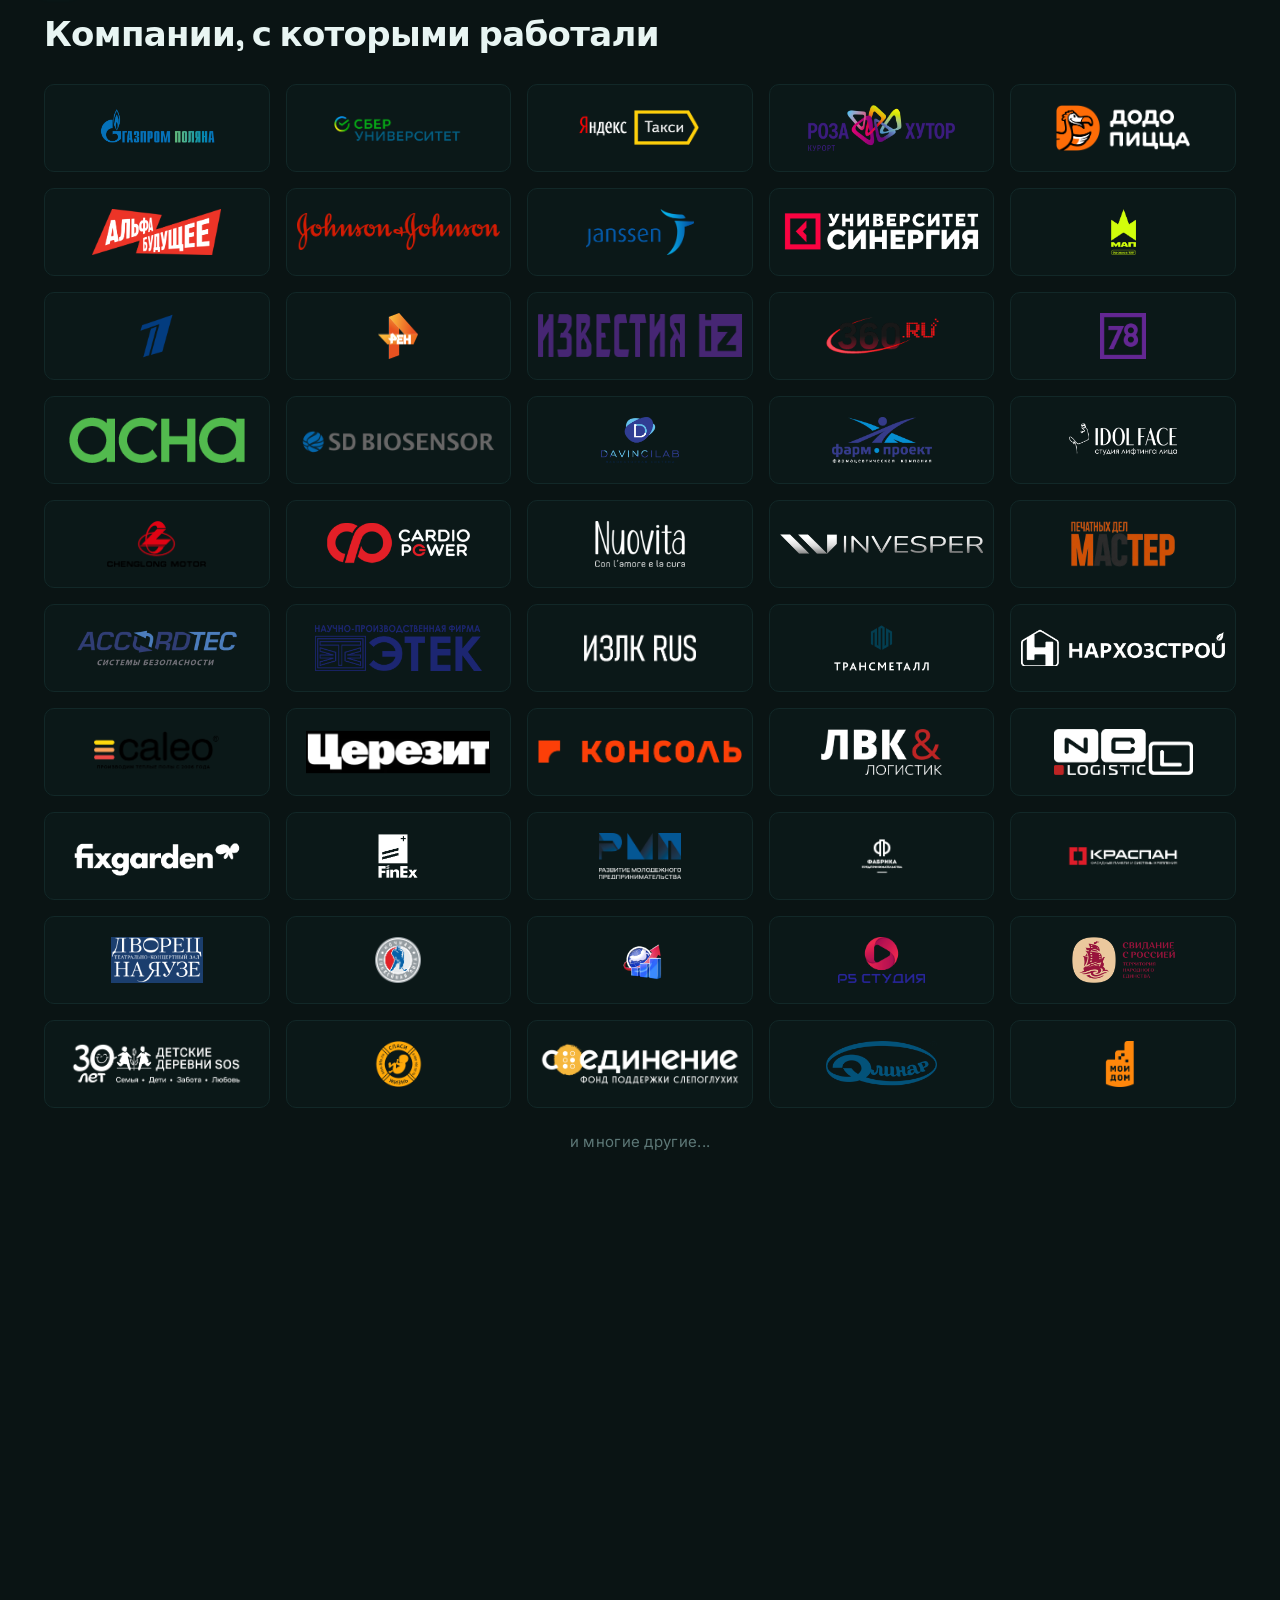
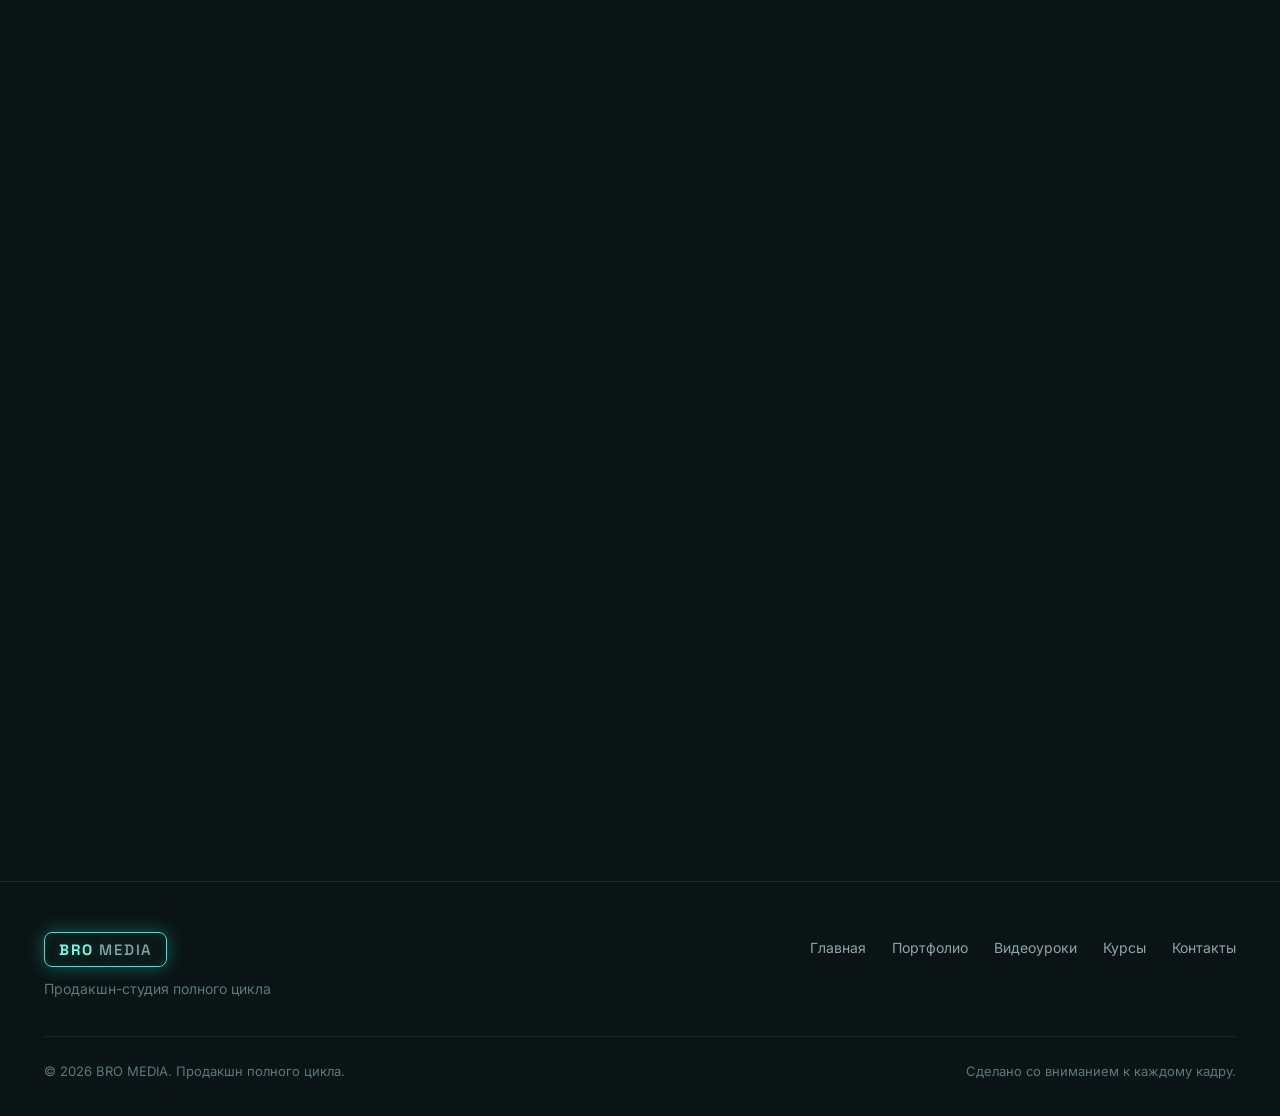
==== commit 99a24031: "2200" ====
--- a/index.html
+++ b/index.html
@@ -35,7 +35,7 @@
 <link rel="preconnect" href="https://fonts.googleapis.com">
 <link rel="preconnect" href="https://fonts.gstatic.com" crossorigin>
 <link href="https://fonts.googleapis.com/css2?family=Space+Grotesk:wght@500;600;700&family=Inter:wght@400;500;600&display=swap" rel="stylesheet">
-<link rel="stylesheet" href="assets/css/style.css?v=9.3">
+<link rel="stylesheet" href="assets/css/style.css?v=9.4">
 </head>
 <body>
 
@@ -75,8 +75,8 @@
 
 <footer data-footer></footer>
 
-<script src="data.js?v=9.3"></script>
-<script src="assets/js/main.js?v=9.3"></script>
+<script src="data.js?v=9.4"></script>
+<script src="assets/js/main.js?v=9.4"></script>
 <!-- ═══ Яндекс.Метрика ═══ -->
 <script>
   window.YM_ID = 113482031;   /* единый источник номера счётчика */
--- a/assets/css/style.css
+++ b/assets/css/style.css
@@ -1222,26 +1222,24 @@
    При обычном «на весь экран» с object-fit:cover картинка сильно
    увеличивается и обрезается по бокам — в кадре видна только середина,
    поэтому сцена кажется слишком крупной.
-   Уменьшаем видео до 72% и ставим по центру экрана. */
+   Уменьшаем видео до 54%, приподнимаем и убираем любую границу. */
 @media (max-width: 780px) {
   .hero-video {
     inset: auto;
-    top: 50%;
+    top: 42%;              /* приподнято: было 50% */
     left: 50%;
-    width: 72%;
-    height: 72%;
+    width: 54%;            /* ещё на 25% меньше, чем 72% */
+    height: auto;
+    aspect-ratio: 4 / 3;   /* форма блока ближе к форме кадра */
     transform: translate(-50%, -50%);
-    object-fit: cover;
-
-    /* Ни рамки, ни скругления: скругление 14px из версии 9.2 очерчивало
-       прямоугольник и читалось как рамка.
-       Края растворяем маской. Радиус эллипса — 50% (точно до краёв кадра),
-       поэтому к границе прозрачность доходит до нуля и стык исчезает.
-       Спад идёт от 78% радиуса к 100% — это полоса шириной ~30px. */
+    object-fit: cover;     /* края срезаются — так и договорились */
+
+    /* Ничего, что рисует границу: ни рамки, ни скругления, ни маски.
+       Маска из версии 9.3 размывала края — она же и «съедала» видео. */
     border: 0;
     border-radius: 0;
     box-shadow: none;
-    -webkit-mask-image: radial-gradient(ellipse 50% 50% at 50% 50%, #000 78%, rgba(0,0,0,0) 100%);
-            mask-image: radial-gradient(ellipse 50% 50% at 50% 50%, #000 78%, rgba(0,0,0,0) 100%);
-  }
-}
+    -webkit-mask-image: none;
+            mask-image: none;
+  }
+}
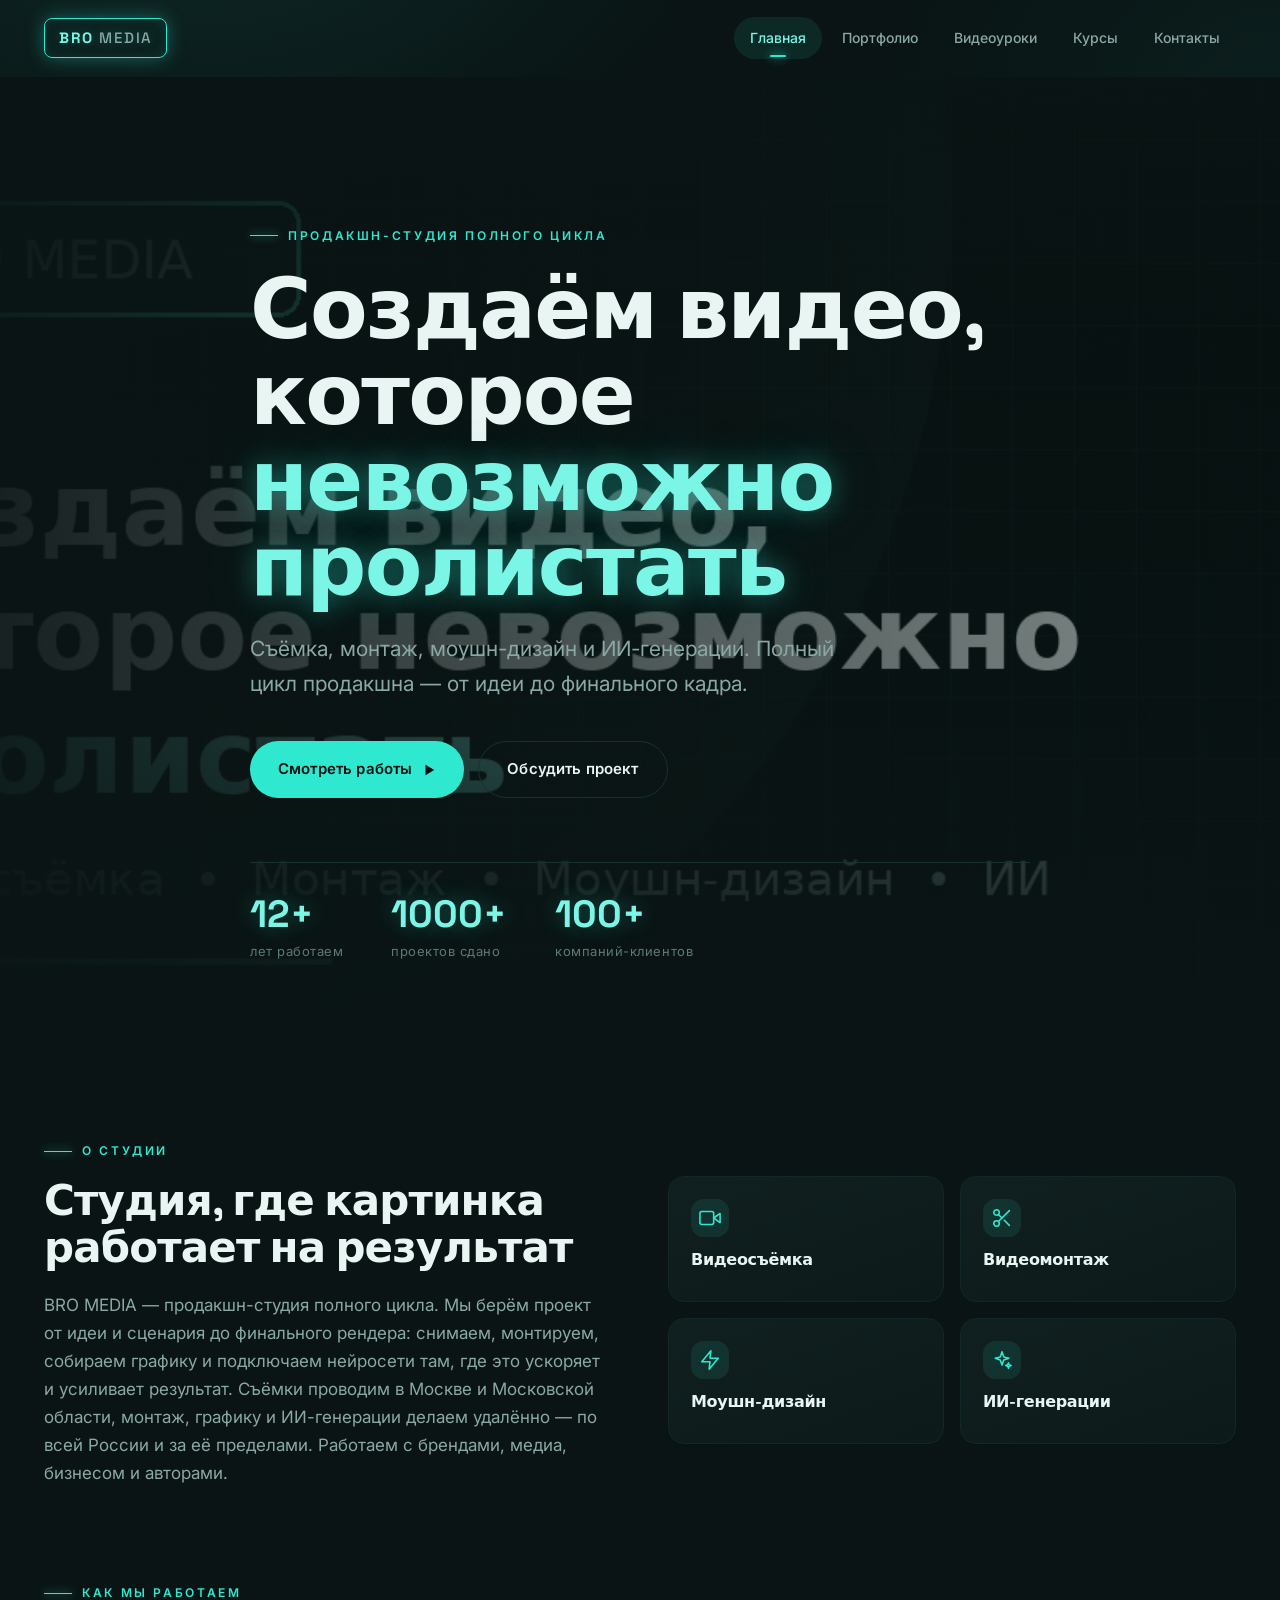
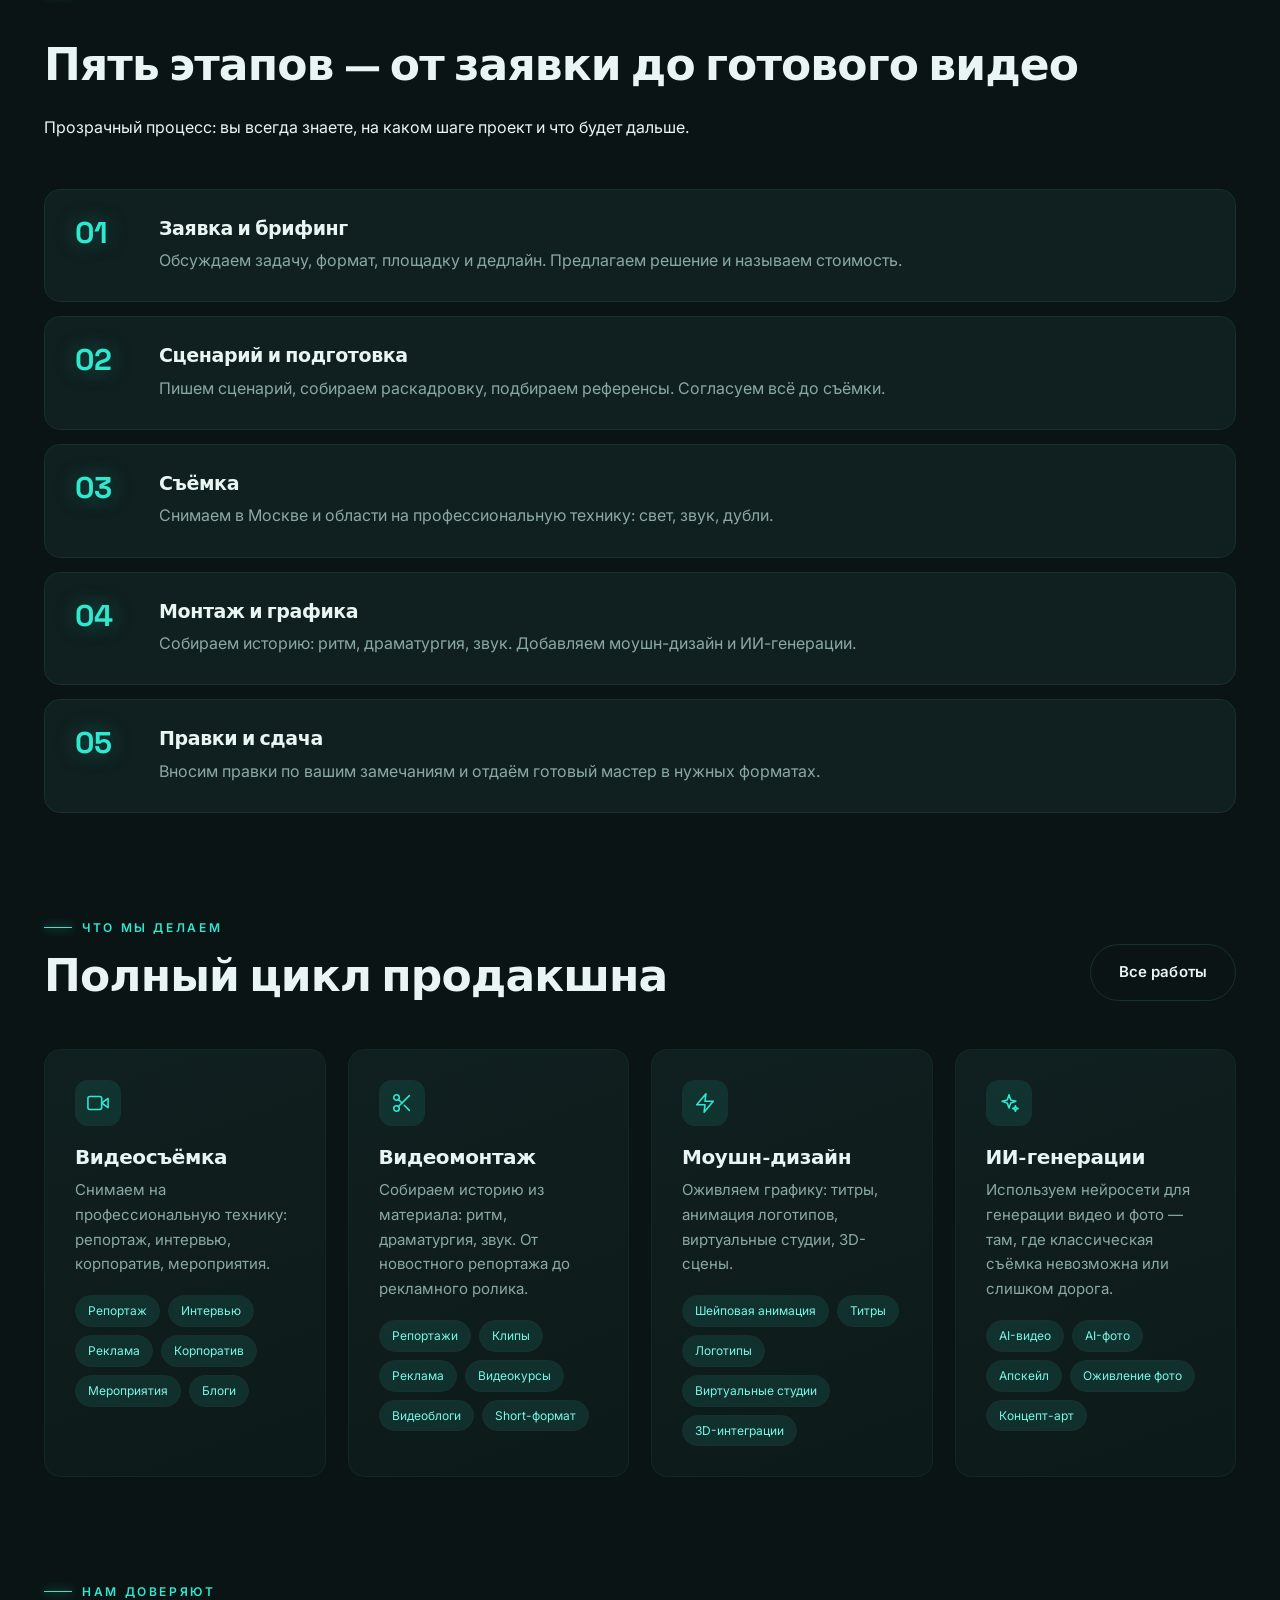
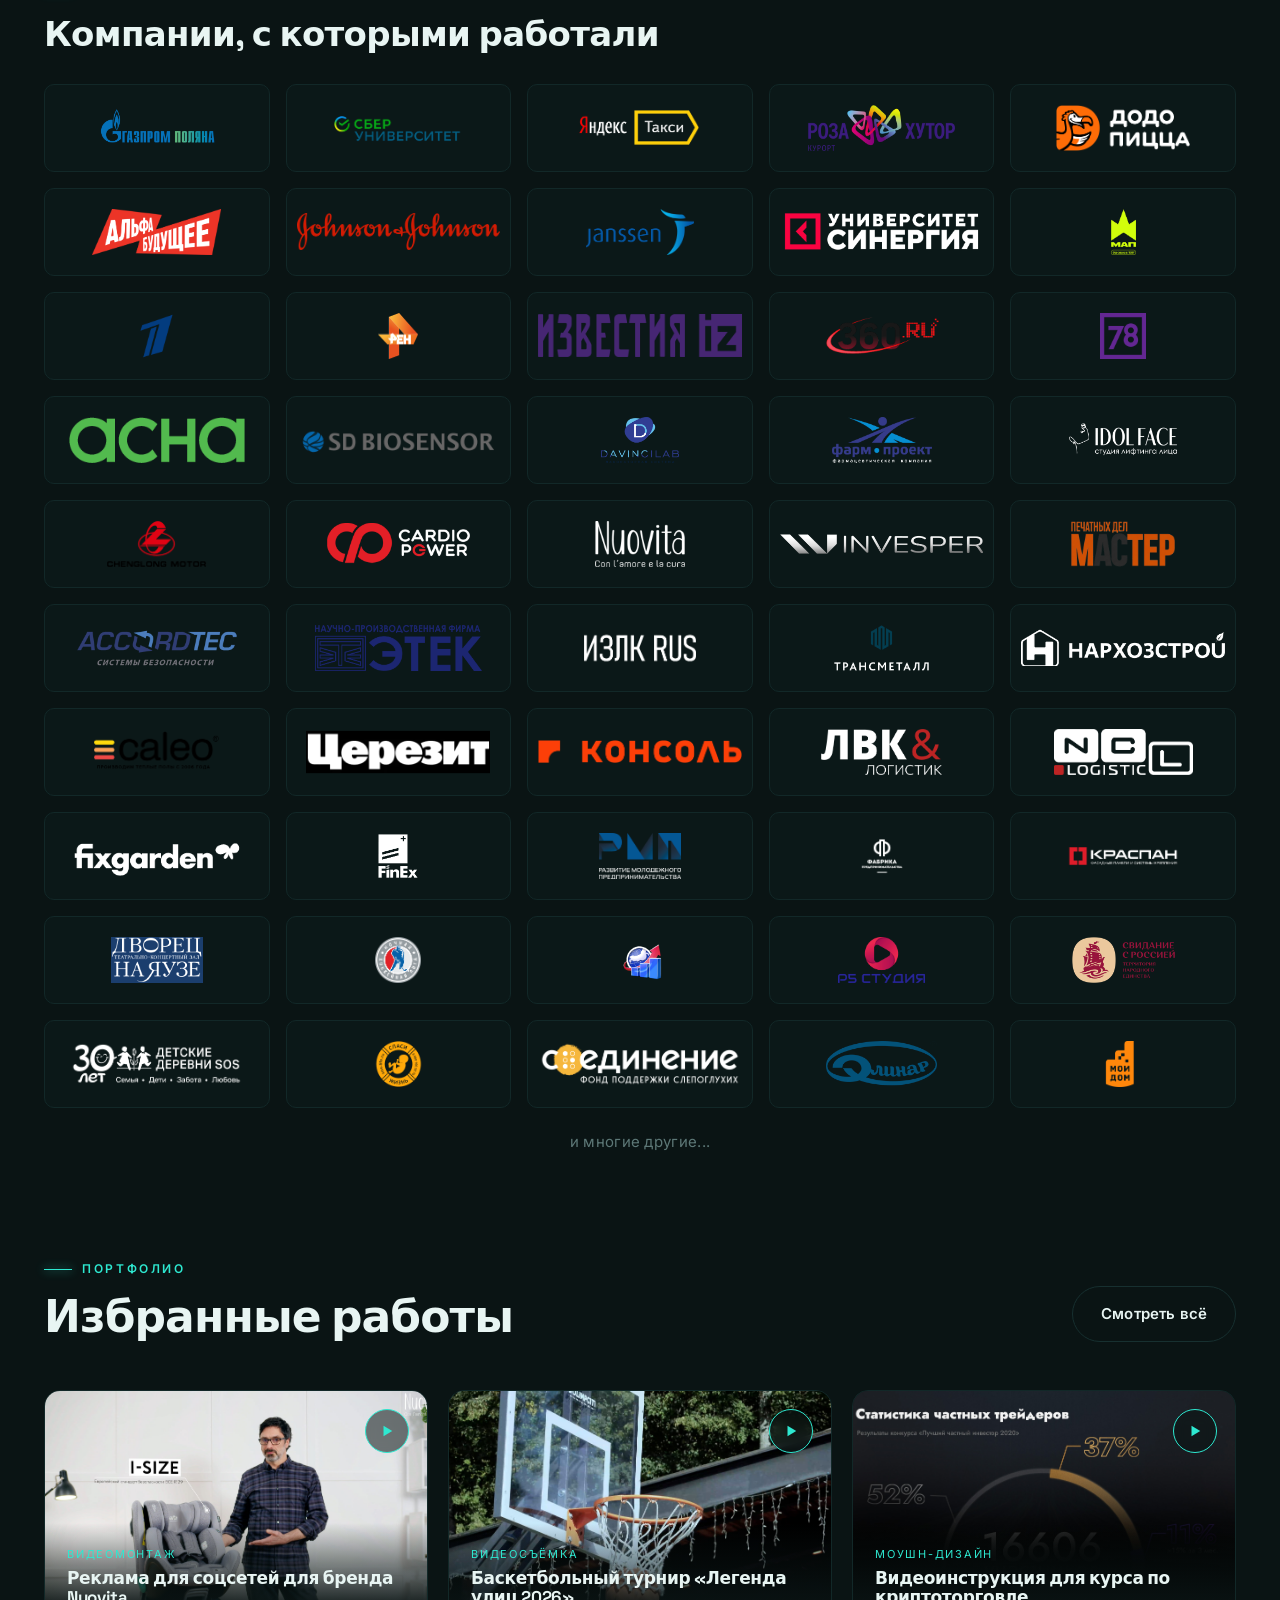
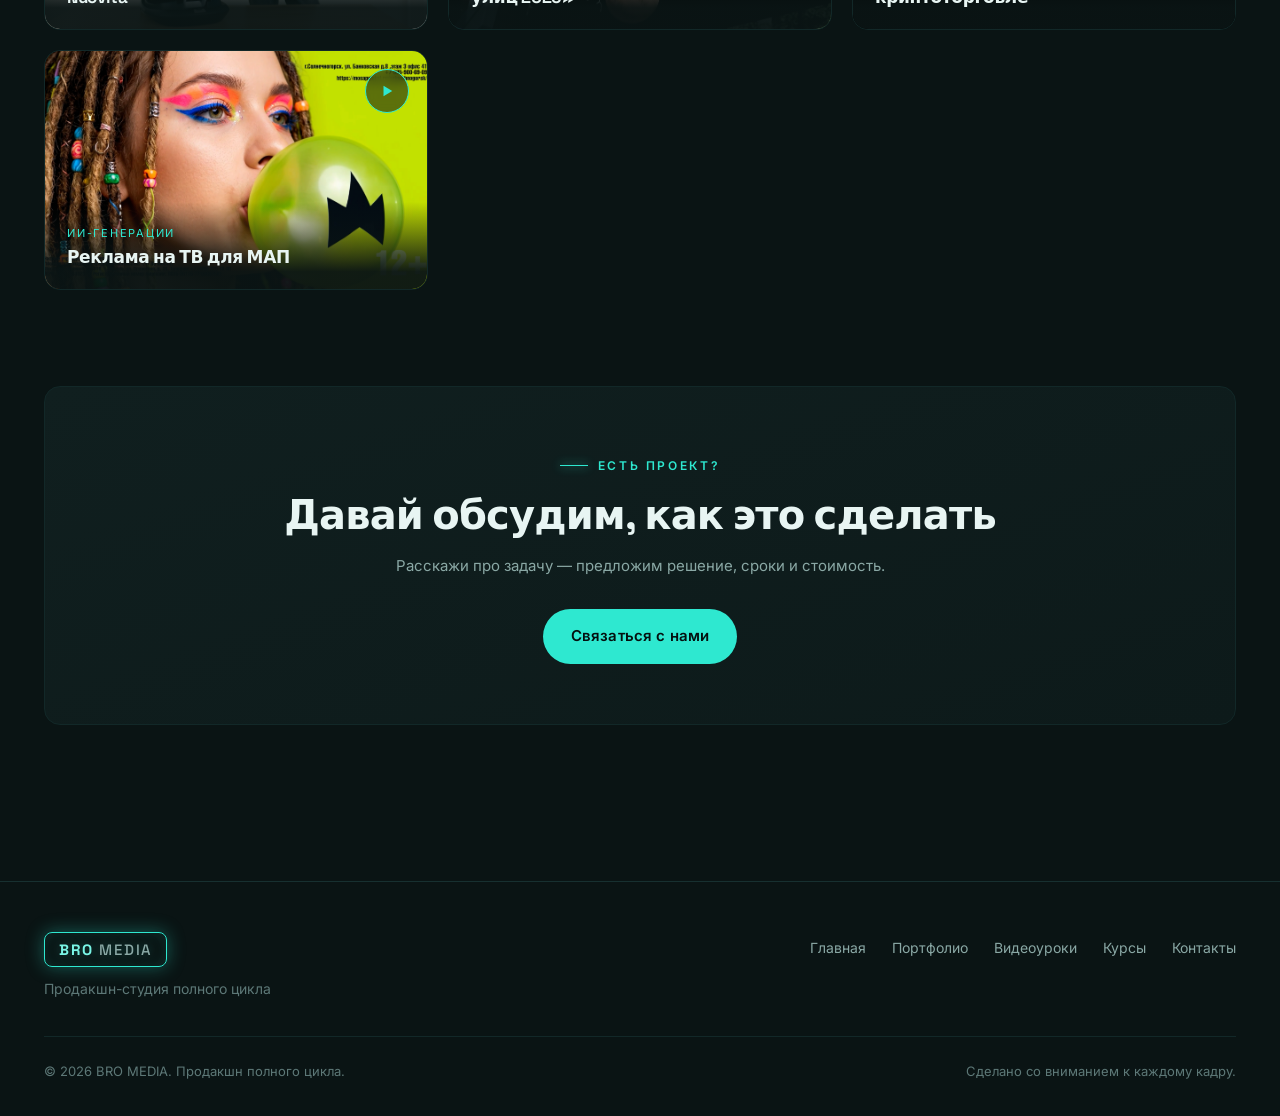
==== commit 870c8eaa: "2303" ====
--- a/index.html
+++ b/index.html
@@ -35,7 +35,7 @@
 <link rel="preconnect" href="https://fonts.googleapis.com">
 <link rel="preconnect" href="https://fonts.gstatic.com" crossorigin>
 <link href="https://fonts.googleapis.com/css2?family=Space+Grotesk:wght@500;600;700&family=Inter:wght@400;500;600&display=swap" rel="stylesheet">
-<link rel="stylesheet" href="assets/css/style.css?v=9.4">
+<link rel="stylesheet" href="assets/css/style.css?v=9.6">
 </head>
 <body>
 
@@ -75,8 +75,8 @@
 
 <footer data-footer></footer>
 
-<script src="data.js?v=9.4"></script>
-<script src="assets/js/main.js?v=9.4"></script>
+<script src="data.js?v=9.6"></script>
+<script src="assets/js/main.js?v=9.6"></script>
 <!-- ═══ Яндекс.Метрика ═══ -->
 <script>
   window.YM_ID = 113482031;   /* единый источник номера счётчика */
--- a/assets/css/style.css
+++ b/assets/css/style.css
@@ -1222,13 +1222,13 @@
    При обычном «на весь экран» с object-fit:cover картинка сильно
    увеличивается и обрезается по бокам — в кадре видна только середина,
    поэтому сцена кажется слишком крупной.
-   Уменьшаем видео до 54%, приподнимаем и убираем любую границу. */
+   Ширина до предела экрана, приподнято, без всякой границы. */
 @media (max-width: 780px) {
   .hero-video {
     inset: auto;
     top: 42%;              /* приподнято: было 50% */
     left: 50%;
-    width: 54%;            /* ещё на 25% меньше, чем 72% */
+    width: 100%;           /* предел: 81% x 1,3 = 105%, но экран только 100% */
     height: auto;
     aspect-ratio: 4 / 3;   /* форма блока ближе к форме кадра */
     transform: translate(-50%, -50%);
